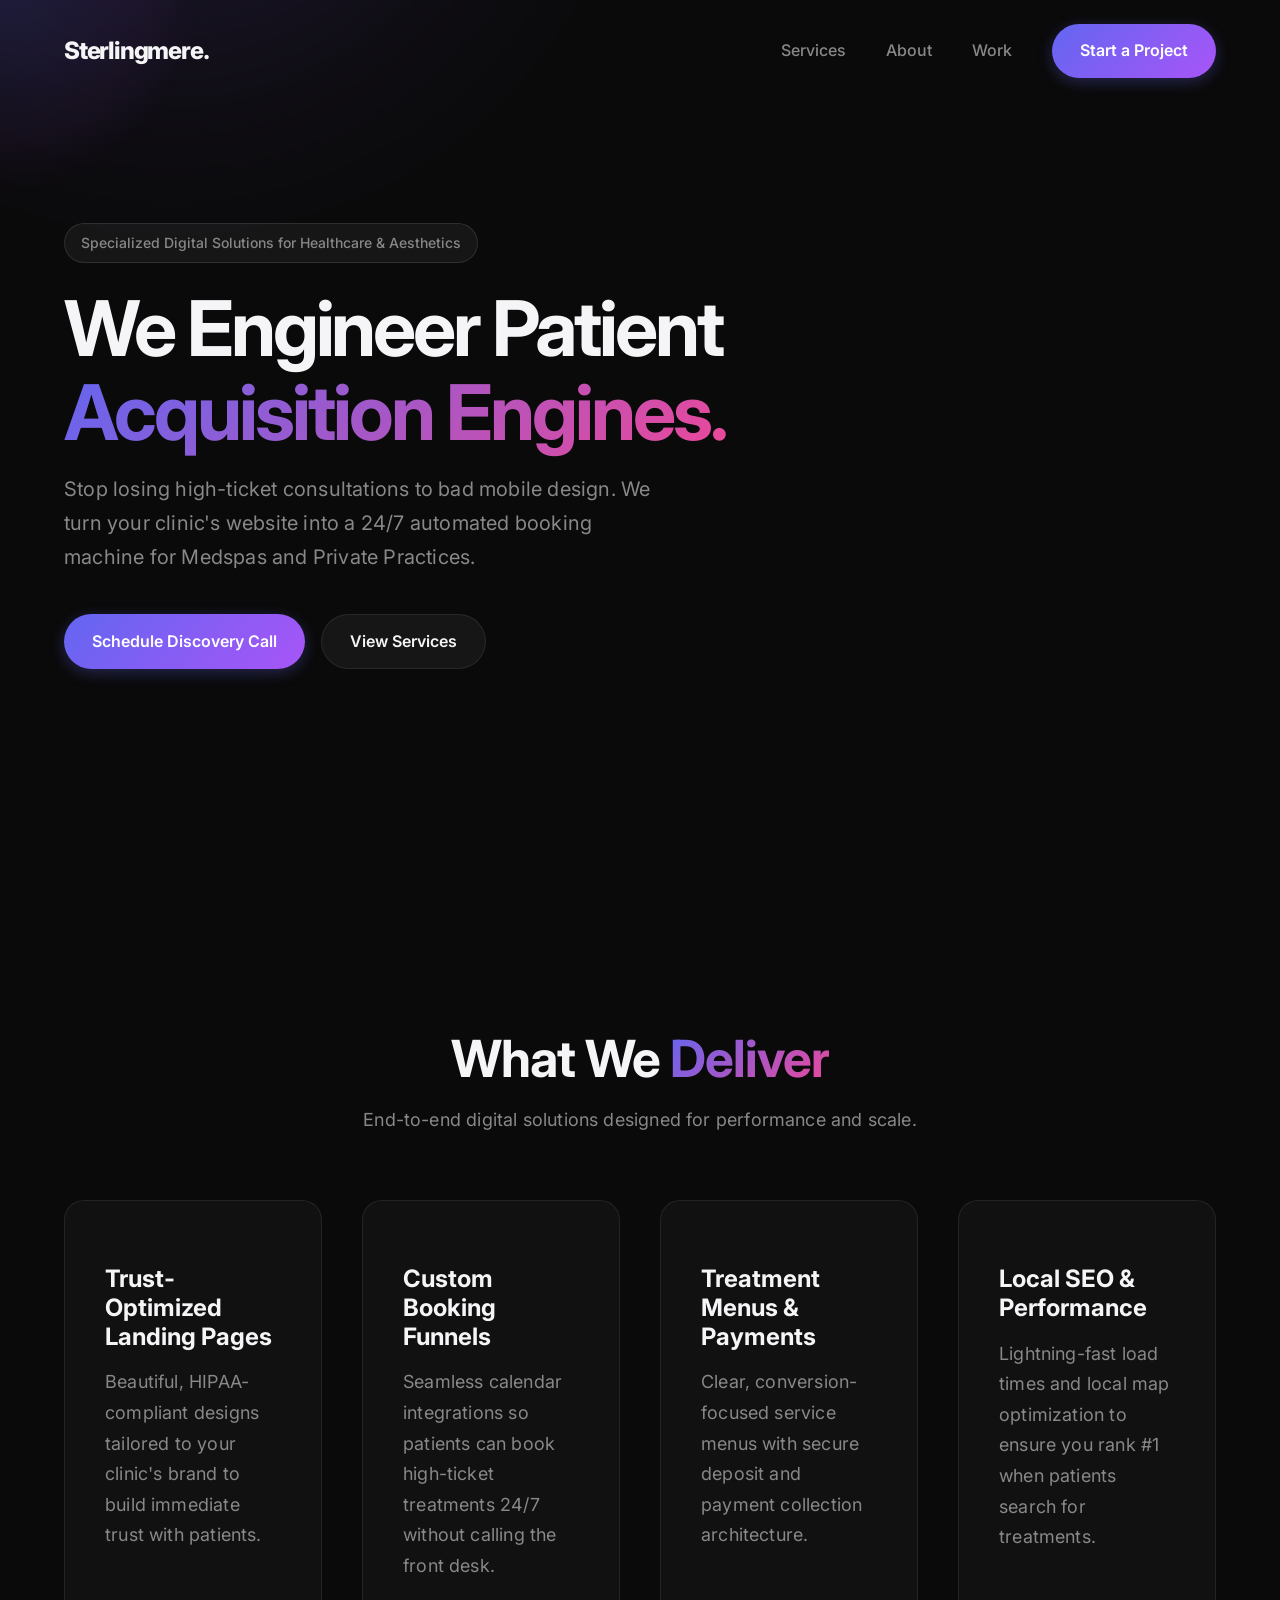
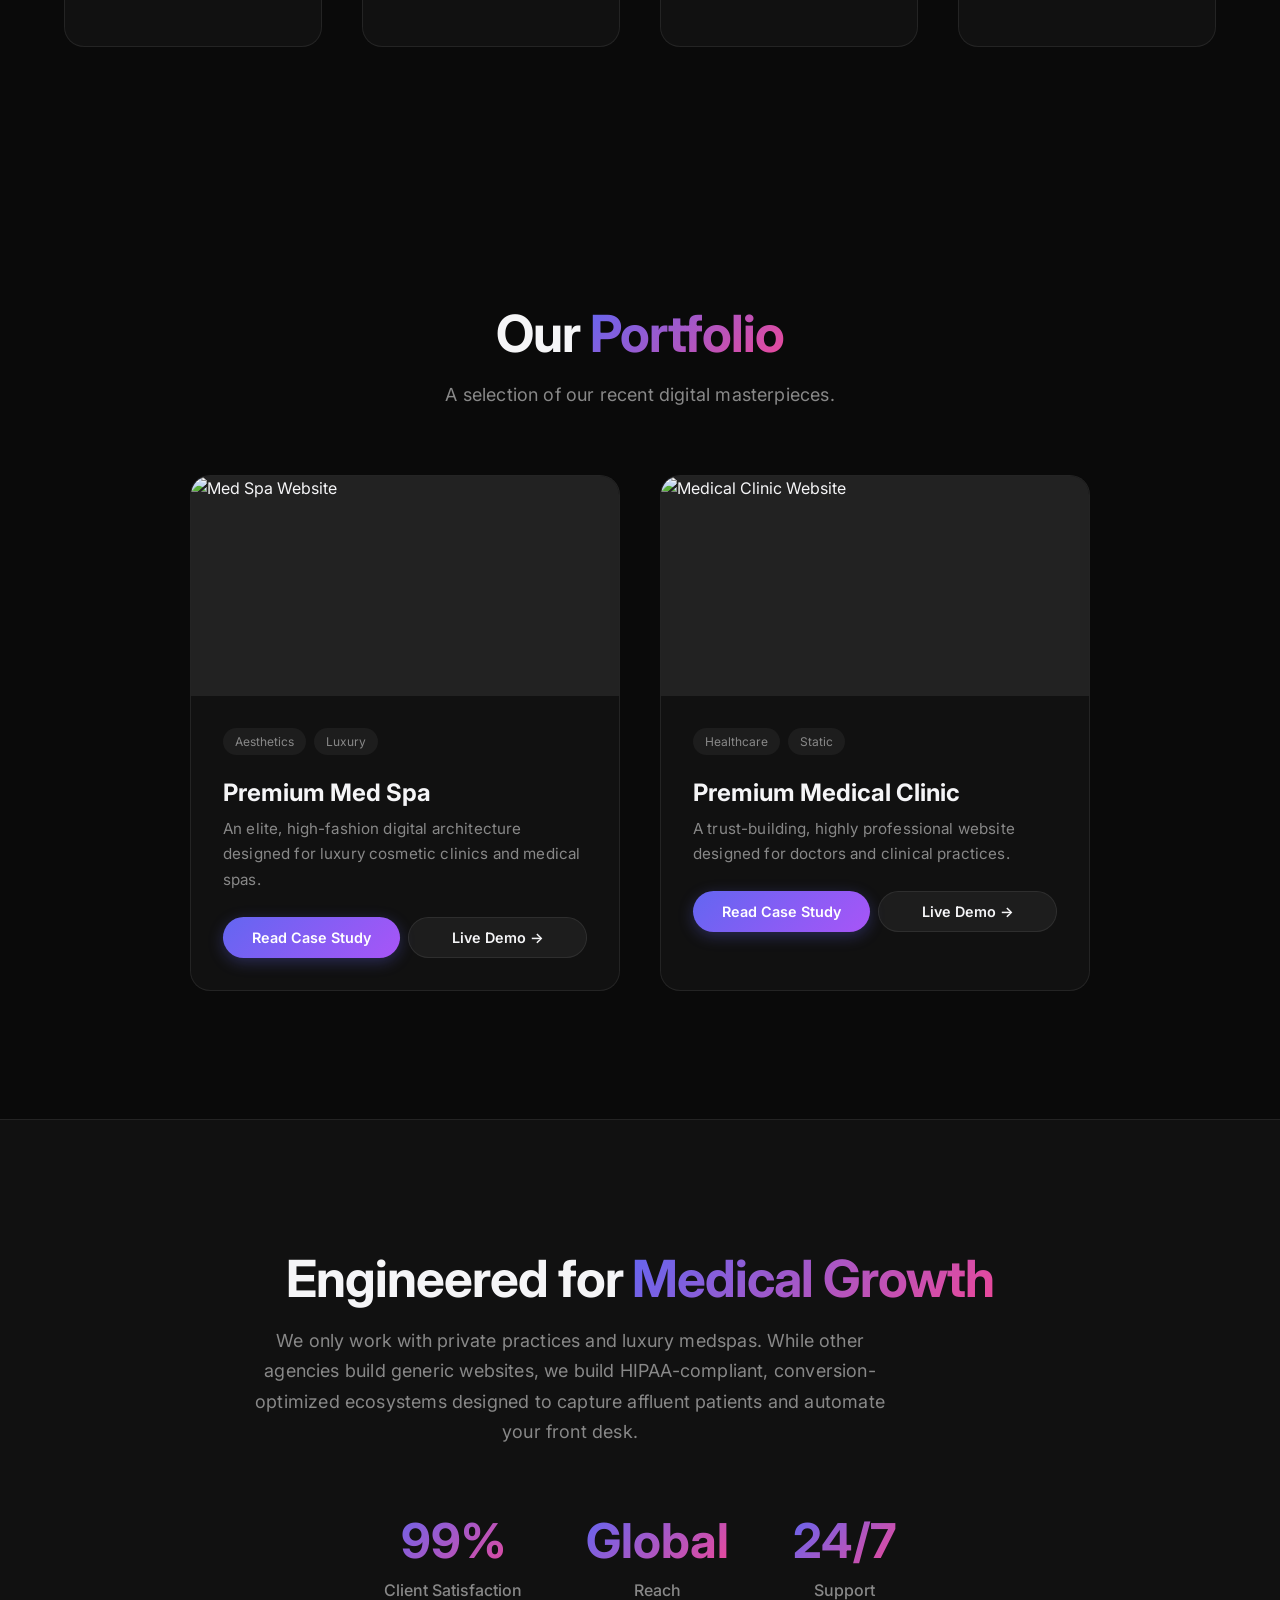
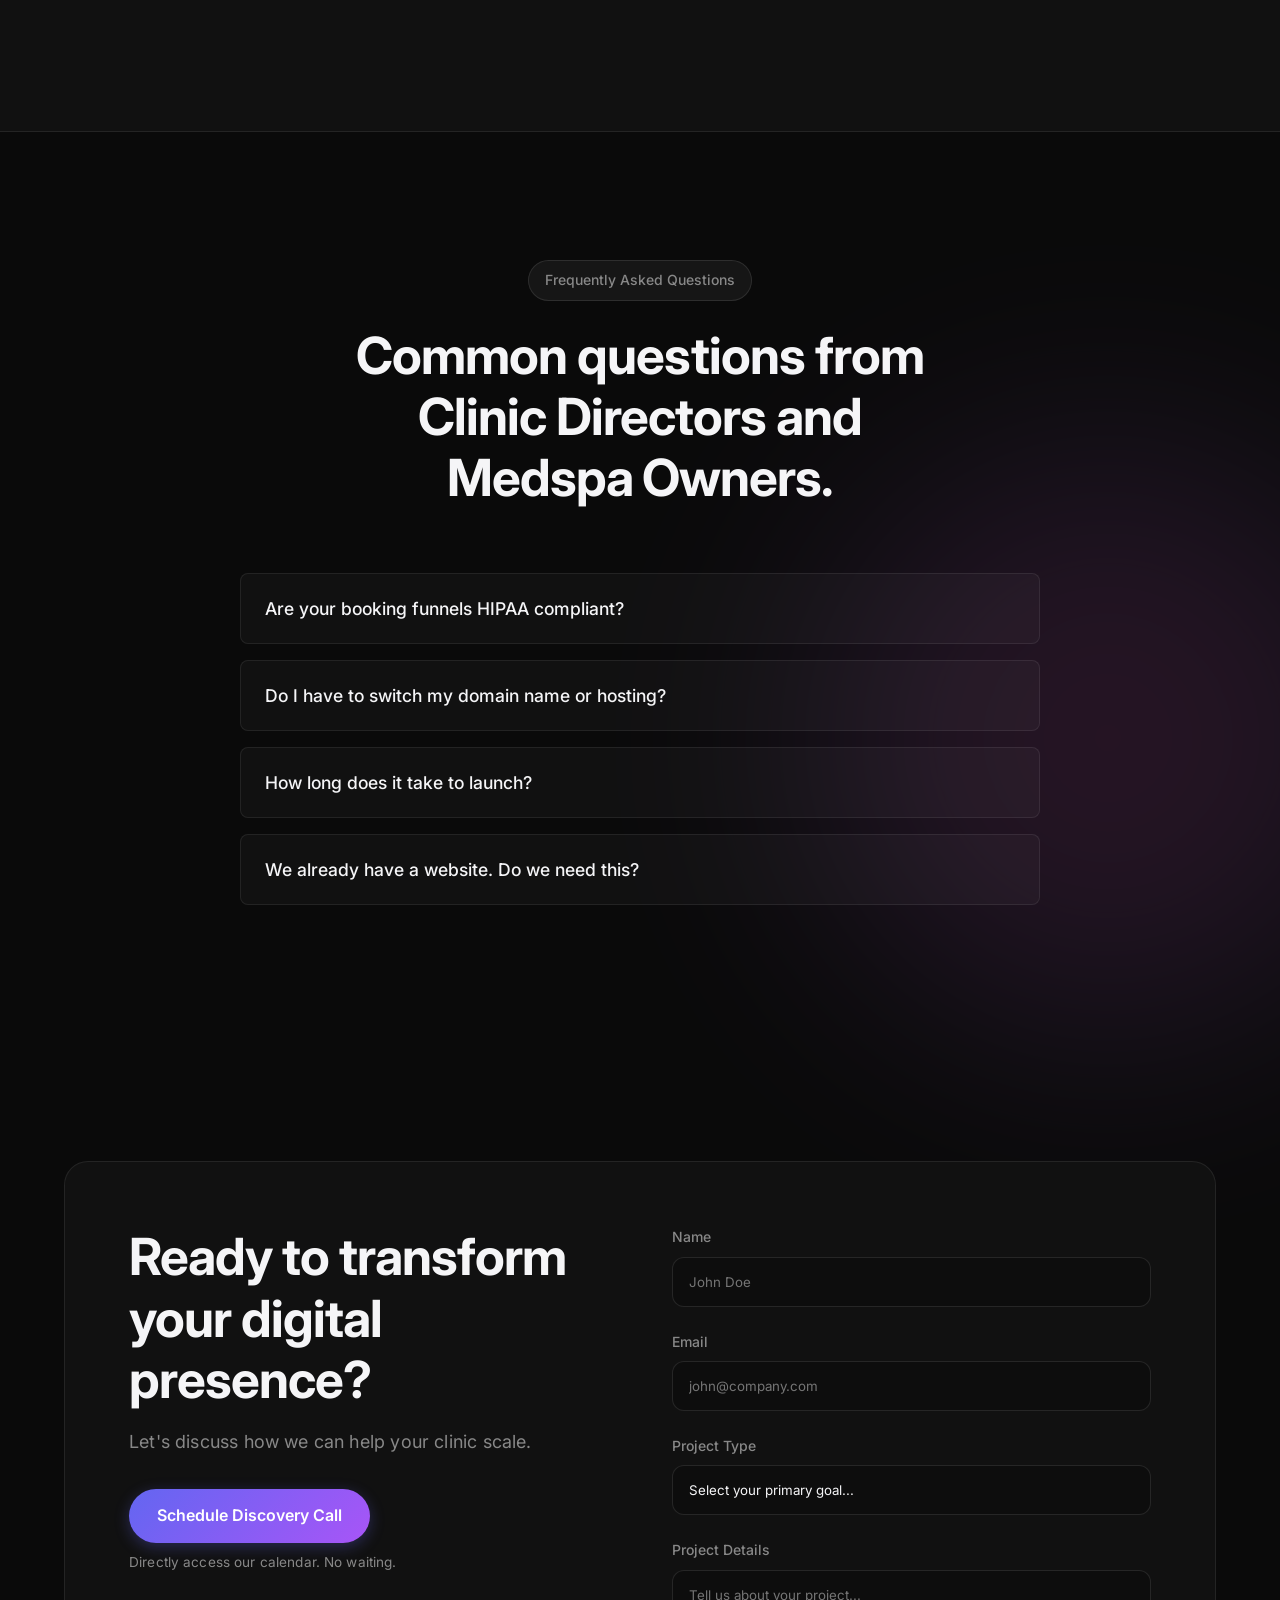
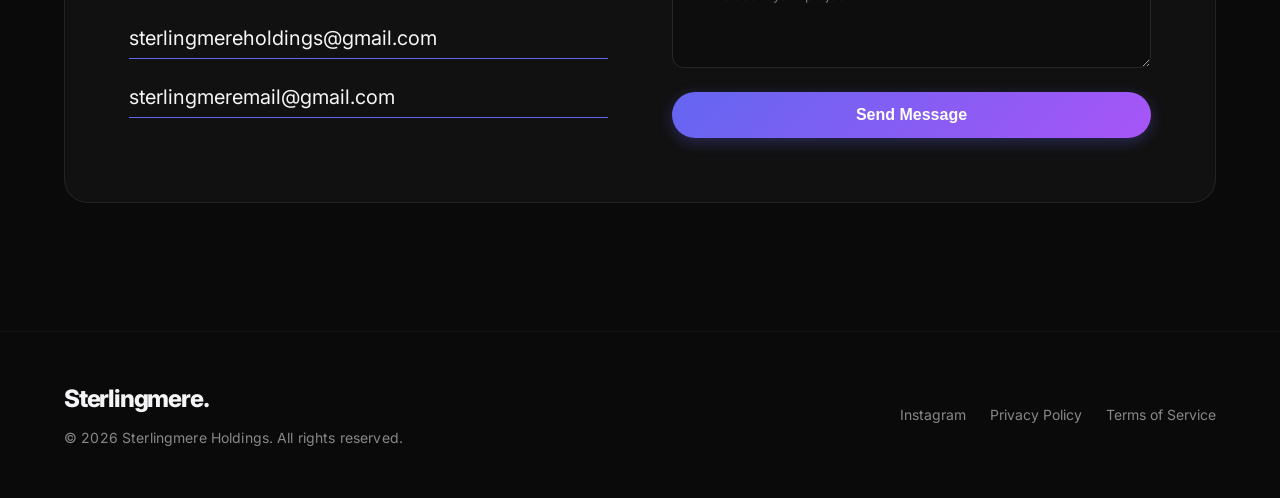
==== index.html @ 3ea2875f "asd" ====
<!DOCTYPE html>
<html lang="en">
<head>
    <meta charset="UTF-8">
    <meta name="viewport" content="width=device-width, initial-scale=1.0">
    <title>Sterlingmere Holdings | Premium Web Development</title>
    <meta name="description" content="Sterlingmere Holdings builds world-class websites for local and global businesses, from India to the world.">
    
    <!-- Google Analytics (GA4) Tracker -->
    <script async src="https://www.googletagmanager.com/gtag/js?id=G-5BWT79T34W"></script>
    <script>
      window.dataLayer = window.dataLayer || [];
      function gtag(){dataLayer.push(arguments);}
      gtag('js', new Date());
      gtag('config', 'G-5BWT79T34W');
    </script>

    <!-- Google Fonts: Inter -->
    <link rel="preconnect" href="https://fonts.googleapis.com">
    <link rel="preconnect" href="https://fonts.gstatic.com" crossorigin>
    <link href="https://fonts.googleapis.com/css2?family=Inter:wght@300;400;500;600;700;800&display=swap" rel="stylesheet">
    <link rel="stylesheet" href="style.css">
    <!-- Feather Icons -->
    <script src="https://unpkg.com/feather-icons"></script>
</head>
<body>
    <!-- Background Glow Elements -->
    <div class="bg-glow glow-1"></div>
    <div class="bg-glow glow-2"></div>

    <header class="navbar">
        <div class="container nav-container">
            <a href="index.html" class="logo">Sterlingmere.</a>
            
            <button class="mobile-menu-btn" aria-label="Toggle Menu">
                <span></span>
                <span></span>
                <span></span>
            </button>

            <nav class="nav-links">
                <a href="#services">Services</a>
                <a href="#about">About</a>
                <a href="#work">Work</a>
                <a href="#contact" class="btn btn-primary nav-cta">Start a Project</a>
            </nav>
        </div>
    </header>

    <main>
        <!-- Hero Section -->
        <section id="hero" class="hero section">
            <div class="container">
                    <span class="badge fade-up">Specialized Digital Solutions for Healthcare & Aesthetics</span>
                    <h1 class="fade-up delay-1">
                        We Engineer Patient<br />
                        <span class="text-gradient">Acquisition Engines.</span>
                    </h1>
                    <p class="fade-up delay-2">
                        Stop losing high-ticket consultations to bad mobile design. We turn your clinic's website into a 24/7 automated booking machine for Medspas and Private Practices.
                    </p>
                    <div class="hero-actions fade-up delay-3">
                        <a href="https://cal.com/sterlingmere-holdings/discovery-call" target="_blank" class="btn btn-primary">Schedule Discovery Call</a>
                        <a href="#services" class="btn btn-secondary">View Services</a>
                    </div>
                </div>
            </div>
        </section>

        <!-- Services Section -->
        <section id="services" class="services section">
            <div class="container">
                <div class="section-header fade-up">
                    <h2>What We <span class="text-gradient">Deliver</span></h2>
                    <p>End-to-end digital solutions designed for performance and scale.</p>
                </div>
                
                <div class="services-grid">
                    <div class="service-card fade-up">
                        <div class="service-icon"><i data-feather="layout"></i></div>
                        <h3>Trust-Optimized Landing Pages</h3>
                        <p>Beautiful, HIPAA-compliant designs tailored to your clinic's brand to build immediate trust with patients.</p>
                    </div>
                    <div class="service-card fade-up delay-1">
                        <div class="service-icon"><i data-feather="calendar"></i></div>
                        <h3>Custom Booking Funnels</h3>
                        <p>Seamless calendar integrations so patients can book high-ticket treatments 24/7 without calling the front desk.</p>
                    </div>
                    <div class="service-card fade-up delay-2">
                        <div class="service-icon"><i data-feather="shopping-cart"></i></div>
                        <h3>Treatment Menus & Payments</h3>
                        <p>Clear, conversion-focused service menus with secure deposit and payment collection architecture.</p>
                    </div>
                    <div class="service-card fade-up delay-3">
                        <div class="service-icon"><i data-feather="zap"></i></div>
                        <h3>Local SEO & Performance</h3>
                        <p>Lightning-fast load times and local map optimization to ensure you rank #1 when patients search for treatments.</p>
                    </div>
                </div>
            </div>
        </section>

        <!-- Work/Portfolio Section -->
        <section id="work" class="work section">
            <div class="container">
                <div class="section-header fade-up">
                    <h2>Our <span class="text-gradient">Portfolio</span></h2>
                    <p>A selection of our recent digital masterpieces.</p>
                </div>
                
                <div class="portfolio-grid">
                    <!-- Project 1: Med Spa -->
                    <div class="portfolio-card fade-up">
                        <div class="portfolio-img">
                            <img src="https://images.unsplash.com/photo-1616394584738-fc6e612e71b9?auto=format&fit=crop&q=80&w=800" alt="Med Spa Website">
                        </div>
                        <div class="portfolio-info">
                            <div class="portfolio-tags">
                                <span>Aesthetics</span>
                                <span>Luxury</span>
                            </div>
                            <h3>Premium Med Spa</h3>
                            <p>An elite, high-fashion digital architecture designed for luxury cosmetic clinics and medical spas.</p>
                            <div style="display: flex; gap: 0.5rem; margin-top: 1rem;">
                                <a href="case-study-medspa.html" class="btn btn-primary" style="flex: 1; padding: 0.5rem; text-align: center; font-size: 0.9rem;">Read Case Study</a>
                                <a href="https://medspa-demosite.vercel.app/" class="btn btn-secondary" style="flex: 1; padding: 0.5rem; text-align: center; font-size: 0.9rem;" target="_blank">Live Demo &rarr;</a>
                            </div>
                        </div>
                    </div>

                    <!-- Project 2: Medical -->
                    <div class="portfolio-card fade-up delay-1">
                        <div class="portfolio-img">
                            <img src="https://images.unsplash.com/photo-1579684385127-1ef15d508118?auto=format&fit=crop&q=80&w=800" alt="Medical Clinic Website">
                        </div>
                        <div class="portfolio-info">
                            <div class="portfolio-tags">
                                <span>Healthcare</span>
                                <span>Static</span>
                            </div>
                            <h3>Premium Medical Clinic</h3>
                            <p>A trust-building, highly professional website designed for doctors and clinical practices.</p>
                            <div style="display: flex; gap: 0.5rem; margin-top: 1rem;">
                                <a href="case-study-medical.html" class="btn btn-primary" style="flex: 1; padding: 0.5rem; text-align: center; font-size: 0.9rem;">Read Case Study</a>
                                <a href="https://doctor-demosite.vercel.app/" class="btn btn-secondary" style="flex: 1; padding: 0.5rem; text-align: center; font-size: 0.9rem;" target="_blank">Live Demo &rarr;</a>
                            </div>
                        </div>
                    </div>
                        </div>
                    </div>

                    <!-- Projects 3-8 Removed for Medspa/Doctor Niching -->
                </div>
            </div>
        </section>

        <!-- About Section -->
        <section id="about" class="about section">
            <div class="container">
                <div class="about-content fade-up">
                    <h2>Engineered for <span class="text-gradient">Medical Growth</span></h2>
                    <p>We only work with private practices and luxury medspas. While other agencies build generic websites, we build HIPAA-compliant, conversion-optimized ecosystems designed to capture affluent patients and automate your front desk.</p>
                    
                    <div class="stats-row">
                        <div class="stat-item">
                            <h4 class="text-gradient">99%</h4>
                            <span>Client Satisfaction</span>
                        </div>
                        <div class="stat-item">
                            <h4 class="text-gradient">Global</h4>
                            <span>Reach</span>
                        </div>
                        <div class="stat-item">
                            <h4 class="text-gradient">24/7</h4>
                            <span>Support</span>
                        </div>
                    </div>
                </div>
            </div>
        </section>

        <!-- Contact Section -->
        <!-- FAQ Section -->
        <section id="faq" class="faq section">
            <div class="container">
                <div class="section-header fade-up">
                    <span class="badge">Frequently Asked Questions</span>
                    <h2>Common questions from Clinic Directors and Medspa Owners.</h2>
                </div>
                <div class="faq-list fade-up delay-1">
                    <div class="faq-item">
                        <div class="faq-question">
                            <h4>Are your booking funnels HIPAA compliant?</h4>
                            <i data-feather="plus" class="faq-icon"></i>
                        </div>
                        <div class="faq-answer">
                            <p>Yes. We ensure that any patient data capture, contact forms, and booking integrations adhere to strict data privacy and HIPAA standards to protect your clinic and your patients.</p>
                        </div>
                    </div>
                    <div class="faq-item">
                        <div class="faq-question">
                            <h4>Do I have to switch my domain name or hosting?</h4>
                            <i data-feather="plus" class="faq-icon"></i>
                        </div>
                        <div class="faq-answer">
                            <p>Not necessarily. We can build the funnel on a subdomain (e.g., booking.yourclinic.com) or seamlessly migrate your existing domain to our lightning-fast infrastructure with zero downtime.</p>
                        </div>
                    </div>
                    <div class="faq-item">
                        <div class="faq-question">
                            <h4>How long does it take to launch?</h4>
                            <i data-feather="plus" class="faq-icon"></i>
                        </div>
                        <div class="faq-answer">
                            <p>Because we specialize exclusively in healthcare and aesthetics, we don't waste time on generic design. Once we have your brand assets and treatment list, a custom booking funnel is typically deployed and ready for testing within 14 to 21 days.</p>
                        </div>
                    </div>
                    <div class="faq-item">
                        <div class="faq-question">
                            <h4>We already have a website. Do we need this?</h4>
                            <i data-feather="plus" class="faq-icon"></i>
                        </div>
                        <div class="faq-answer">
                            <p>A website is a digital brochure; a funnel is a sales engine. If your current website requires patients to call the front desk or navigate 4 different pages to book a high-ticket treatment, you are losing money to competitors with frictionless systems. We fix the leak.</p>
                        </div>
                    </div>
                </div>
            </div>
        </section>
        <section id="contact" class="contact section">
            <div class="container">
                <div class="contact-card fade-up">
                    <div class="contact-info">
                        <h2>Ready to transform your digital presence?</h2>
                        <p>Let's discuss how we can help your clinic scale.</p>

                        <div class="primary-booking-action">
                            <a href="https://cal.com/sterlingmere-holdings/discovery-call" target="_blank" class="btn btn-primary">Schedule Discovery Call</a>
                            <p class="booking-subtext">Directly access our calendar. No waiting.</p>
                        </div>

                        <div class="contact-emails">
                            <a href="mailto:sterlingmereholdings@gmail.com" class="contact-link">sterlingmereholdings@gmail.com</a>
                            <a href="mailto:sterlingmeremail@gmail.com" class="contact-link">sterlingmeremail@gmail.com</a>
                        </div>
                    </div>
                    <form id="contact-form" class="contact-form">
                        <div class="form-group">
                            <label for="name">Name</label>
                            <input type="text" id="name" required placeholder="John Doe">
                        </div>
                        <div class="form-group">
                            <label for="email">Email</label>
                            <input type="email" id="email" required placeholder="john@company.com">
                        </div>
                        <div class="form-group">
                            <label for="project-type">Project Type</label>
                            <select id="project-type" required>
                                <option value="" disabled selected>Select your primary goal...</option>
                                <option value="Scale My Patient Volume">Scale My Patient Volume</option>
                                <option value="Automate My Booking System">Automate My Booking System</option>
                                <option value="High-Ticket Treatment Funnel">High-Ticket Treatment Funnel</option>
                                <option value="Other Medical Service">Other</option>
                            </select>
                        </div>
                        <div class="form-group">
                            <label for="message">Project Details</label>
                            <textarea id="message" rows="4" required placeholder="Tell us about your project..."></textarea>
                        </div>
                        <button type="submit" class="btn btn-primary w-100">Send Message</button>
                    </form>
                </div>
            </div>
        </section>
    </main>

    <footer>
        <div class="container footer-container">
            <div class="footer-brand">
                <a href="index.html" class="logo">Sterlingmere.</a>
                <p>&copy; 2026 Sterlingmere Holdings. All rights reserved.</p>
            </div>
            <div class="footer-links">
                <a href="https://www.instagram.com/sterlingmere_holdings/?hl=en" target="_blank" rel="noopener noreferrer">Instagram</a>
                <a href="#">Privacy Policy</a>
                <a href="#">Terms of Service</a>
            </div>
        </div>
    </footer>

    <script type="text/javascript" src="https://cdn.jsdelivr.net/npm/@emailjs/browser@3/dist/email.min.js"></script>
    <script src="https://cdnjs.cloudflare.com/ajax/libs/vanilla-tilt/1.8.0/vanilla-tilt.min.js"></script>
    <script>
      feather.replace();
    </script>
    <script src="security.js"></script>
    <script src="script.js"></script>
</body>
</html>
---- style.css ----
/* style.css - Premium Dark Theme (NotionLabs Standard) */

:root {
    --bg-main: #0a0a0a;
    --bg-secondary: #111111;
    --text-primary: #f5f5f7;
    --text-secondary: #888888;
    --glass-border: rgba(255, 255, 255, 0.08);
    
    --accent-1: #6366f1; /* Indigo */
    --accent-2: #a855f7; /* Purple */
    --accent-3: #ec4899; /* Pink */
    
    --font-main: 'Inter', sans-serif;
    
    --transition: all 0.4s cubic-bezier(0.16, 1, 0.3, 1);
}

* {
    margin: 0;
    padding: 0;
    box-sizing: border-box;
}

html {
    scroll-behavior: smooth;
}

body {
    font-family: var(--font-main);
    background-color: var(--bg-main);
    color: var(--text-primary);
    line-height: 1.6;
    overflow-x: hidden;
    position: relative;
}

/* Background Glow Effects */
.bg-glow {
    position: absolute;
    width: 600px;
    height: 600px;
    border-radius: 50%;
    filter: blur(120px);
    z-index: -1;
    opacity: 0.15;
    animation: float 10s infinite ease-in-out alternate;
}

.glow-1 {
    top: -10%;
    left: -10%;
    background: radial-gradient(circle, var(--accent-1), var(--accent-2));
}

.glow-2 {
    bottom: 20%;
    right: -10%;
    background: radial-gradient(circle, var(--accent-3), var(--accent-1));
}

@keyframes float {
    0% { transform: translateY(0) scale(1); }
    100% { transform: translateY(50px) scale(1.1); }
}

/* Mouse Follower Glow */
.cursor-glow {
    position: fixed;
    width: 400px;
    height: 400px;
    background: radial-gradient(circle, rgba(99, 102, 241, 0.15) 0%, rgba(168, 85, 247, 0.05) 50%, rgba(0, 0, 0, 0) 70%);
    border-radius: 50%;
    pointer-events: none;
    transform: translate(-50%, -50%);
    z-index: -1;
    transition: width 0.3s, height 0.3s;
}

/* Layout */
.container {
    width: 90%;
    max-width: 1200px;
    margin: 0 auto;
}

.section {
    padding: 8rem 0;
}

/* Typography & Utilities */
h1, h2, h3, h4 {
    font-weight: 700;
    line-height: 1.2;
    margin-bottom: 1rem;
}

h1 { font-size: clamp(3rem, 6vw, 5.5rem); letter-spacing: -0.04em; line-height: 1.1; }
h2 { font-size: clamp(2.5rem, 4vw, 3.5rem); letter-spacing: -0.02em; }
h3 { font-size: 1.5rem; }

p {
    color: var(--text-secondary);
    font-size: 1.125rem;
    line-height: 1.7;
    letter-spacing: 0.01em;
    max-width: 60ch;
    margin-bottom: 1.5rem;
}

.text-gradient {
    background: linear-gradient(135deg, var(--accent-1), var(--accent-3));
    -webkit-background-clip: text;
    -webkit-text-fill-color: transparent;
    background-clip: text;
}

.badge {
    display: inline-block;
    padding: 0.5rem 1rem;
    background: rgba(255, 255, 255, 0.05);
    border: 1px solid rgba(255, 255, 255, 0.1);
    border-radius: 100px;
    font-size: 0.875rem;
    font-weight: 500;
    margin-bottom: 1.5rem;
    color: var(--text-secondary);
}

.w-100 { width: 100%; }

/* Buttons */
.btn {
    display: inline-flex;
    align-items: center;
    justify-content: center;
    padding: 0.875rem 1.75rem;
    border-radius: 100px;
    font-weight: 600;
    text-decoration: none;
    transition: var(--transition);
    cursor: pointer;
    border: none;
    font-size: 1rem;
}

.btn-primary {
    background: linear-gradient(135deg, var(--accent-1), var(--accent-2));
    color: white;
    box-shadow: 0 4px 15px rgba(99, 102, 241, 0.3);
}

.btn-primary:hover {
    transform: translateY(-3px);
    box-shadow: 0 10px 20px rgba(0, 0, 0, 0.4);
}

.btn-secondary {
    background: rgba(255, 255, 255, 0.05);
    color: var(--text-primary);
    border: 1px solid var(--glass-border);
}

.btn-secondary:hover {
    transform: translateY(-3px);
    background: rgba(255, 255, 255, 0.1);
    box-shadow: 0 10px 20px rgba(0, 0, 0, 0.4);
}

/* Navbar */
.navbar {
    position: fixed;
    top: 0;
    left: 0;
    width: 100%;
    padding: 1.5rem 0;
    z-index: 100;
    transition: var(--transition);
    border-bottom: 1px solid transparent;
}

.navbar.scrolled {
    background: rgba(10, 10, 10, 0.85);
    backdrop-filter: blur(12px);
    -webkit-backdrop-filter: blur(12px);
    border-bottom: 1px solid var(--glass-border);
    padding: 1rem 0;
}

.nav-container {
    display: flex;
    justify-content: space-between;
    align-items: center;
}

.logo {
    font-size: 1.5rem;
    font-weight: 800;
    color: var(--text-primary);
    text-decoration: none;
    letter-spacing: -0.05em;
}

.nav-links {
    display: flex;
    gap: 2.5rem;
    align-items: center;
}

.nav-links a:not(.btn) {
    color: var(--text-secondary);
    text-decoration: none;
    font-weight: 500;
    transition: var(--transition);
}

.nav-links a:not(.btn):hover {
    color: var(--text-primary);
}

.mobile-menu-btn {
    display: none;
    background: none;
    border: none;
    cursor: pointer;
    flex-direction: column;
    gap: 5px;
}

.mobile-menu-btn span {
    width: 25px;
    height: 2px;
    background: var(--text-primary);
    transition: var(--transition);
}

/* Hero Section */
.hero {
    min-height: 100vh;
    display: flex;
    align-items: center;
    padding-top: 120px;
}

.hero-content {
    max-width: 800px;
}

.hero p {
    font-size: 1.25rem;
    max-width: 600px;
    margin-bottom: 2.5rem;
}

.hero-actions {
    display: flex;
    gap: 1rem;
}

/* Services Section */
.section-header {
    text-align: center;
    max-width: 600px;
    margin: 0 auto 4rem;
}

.services-grid {
    display: grid;
    grid-template-columns: repeat(auto-fit, minmax(250px, 1fr));
    gap: 2.5rem;
}

.service-card {
    background: var(--bg-secondary);
    padding: 2.5rem;
    border-radius: 20px;
    border: 1px solid var(--glass-border);
    transition: var(--transition);
}

.service-card:hover {
    transform: translateY(-5px);
    border-color: rgba(255, 255, 255, 0.15);
    box-shadow: 0 15px 30px rgba(0, 0, 0, 0.4);
}

.service-icon {
    font-size: 2.5rem;
    margin-bottom: 1.5rem;
    background: linear-gradient(135deg, var(--accent-1), var(--accent-3));
    -webkit-background-clip: text;
    -webkit-text-fill-color: transparent;
}

/* Portfolio Section */
.portfolio-grid {
    display: grid;
    grid-template-columns: repeat(auto-fit, minmax(320px, 1fr));
    gap: 2.5rem;
    justify-content: center;
    max-width: 900px;
    margin: 0 auto;
}

.portfolio-card {
    background: var(--bg-secondary);
    border-radius: 20px;
    border: 1px solid var(--glass-border);
    overflow: hidden;
    transition: var(--transition);
}

.portfolio-card:hover {
    transform: translateY(-5px);
    border-color: rgba(255, 255, 255, 0.15);
    box-shadow: 0 15px 30px rgba(0, 0, 0, 0.5);
}

.portfolio-img {
    width: 100%;
    height: 220px;
    background: #222;
    overflow: hidden;
    position: relative;
}

.portfolio-img img {
    width: 100%;
    height: 100%;
    object-fit: cover;
    transition: transform 0.6s ease;
}

.portfolio-card:hover .portfolio-img img {
    transform: scale(1.05);
}

.portfolio-info {
    padding: 2rem;
}

.portfolio-info h3 {
    margin-bottom: 0.5rem;
}

.portfolio-info p {
    font-size: 0.95rem;
    margin-bottom: 1.5rem;
}

.portfolio-tags {
    display: flex;
    gap: 0.5rem;
    margin-bottom: 1.5rem;
}

.portfolio-tags span {
    font-size: 0.75rem;
    padding: 0.25rem 0.75rem;
    background: rgba(255, 255, 255, 0.05);
    border-radius: 100px;
    color: var(--text-secondary);
}

/* About Section */
.about {
    background: var(--bg-secondary);
    border-top: 1px solid var(--glass-border);
    border-bottom: 1px solid var(--glass-border);
}

.about-content {
    max-width: 800px;
    margin: 0 auto;
    text-align: center;
}

.stats-row {
    display: flex;
    justify-content: center;
    gap: 4rem;
    margin-top: 4rem;
}

.stat-item h4 {
    font-size: 3rem;
    margin-bottom: 0.5rem;
}

.stat-item span {
    color: var(--text-secondary);
    font-weight: 500;
}

/* Contact Section */
.contact-card {
    display: grid;
    grid-template-columns: 1fr 1fr;
    gap: 4rem;
    background: var(--bg-secondary);
    padding: 4rem;
    border-radius: 24px;
    border: 1px solid var(--glass-border);
}

.contact-link {
    display: inline-block;
    font-size: clamp(0.55rem, 3.5vw, 1.25rem);
    color: var(--text-primary);
    text-decoration: none;
    margin-top: 1rem;
    border-bottom: 1px solid var(--accent-1);
    padding-bottom: 0.25rem;
    transition: var(--transition);
}

.contact-link:hover {
    color: var(--accent-2);
    border-bottom-color: var(--accent-2);
}

.contact-form {
    display: flex;
    flex-direction: column;
    gap: 1.5rem;
}

.form-group {
    display: flex;
    flex-direction: column;
    gap: 0.5rem;
}

.form-group label {
    font-size: 0.875rem;
    font-weight: 500;
    color: var(--text-secondary);
}

.form-group input,
.form-group select,
.form-group textarea {
    background: rgba(0, 0, 0, 0.2);
    border: 1px solid rgba(255, 255, 255, 0.1);
    border-radius: 12px;
    padding: 1rem;
    color: var(--text-primary);
    font-family: var(--font-main);
    transition: var(--transition);
    appearance: none;
    -webkit-appearance: none;
}

.form-group select option {
    background: var(--bg-secondary);
    color: var(--text-primary);
}

.form-group input:focus,
.form-group select:focus,
.form-group textarea:focus {
    outline: none;
    border-color: var(--accent-1);
    background: rgba(0, 0, 0, 0.4);
}

/* Footer */
footer {
    padding: 3rem 0;
    border-top: 1px solid rgba(255, 255, 255, 0.05);
}

.footer-container {
    display: flex;
    justify-content: space-between;
    align-items: center;
}

.footer-brand p {
    font-size: 0.875rem;
    margin-bottom: 0;
    margin-top: 0.5rem;
}

.footer-links {
    display: flex;
    gap: 1.5rem;
}

.footer-links a {
    color: var(--text-secondary);
    text-decoration: none;
    font-size: 0.875rem;
    transition: var(--transition);
}

.footer-links a:hover {
    color: var(--text-primary);
}

/* Animations */
.fade-up {
    opacity: 0;
    transform: translateY(30px);
    transition: opacity 0.8s ease, transform 0.8s ease;
}

.fade-up.visible {
    opacity: 1;
    transform: translateY(0);
}

.delay-1 { transition-delay: 0.1s; }
.delay-2 { transition-delay: 0.2s; }
.delay-3 { transition-delay: 0.3s; }

/* Responsive */
@media (max-width: 992px) {
    .contact-card {
        grid-template-columns: 1fr;
        padding: 3rem;
        gap: 2rem;
    }
    .contact-link {
        word-break: break-all;
    }
}

@media (max-width: 768px) {
    .nav-links {
        display: none;
    }

    .mobile-menu-btn {
        display: flex;
    }

    .section {
        padding: 5rem 0;
    }

    .hero {
        padding-top: 100px;
        text-align: center;
    }

    .hero-content {
        margin: 0 auto;
    }

    .hero-actions {
        justify-content: center;
    }

    .stats-row {
        flex-direction: column;
        gap: 2rem;
    }

    .footer-container {
        flex-direction: column;
        gap: 1.5rem;
        text-align: center;
    }
}

/* Small Mobile Devices */
@media (max-width: 480px) {
    h1 {
        font-size: clamp(2rem, 10vw, 3rem);
    }

    h2 {
        font-size: clamp(1.75rem, 8vw, 2.5rem);
    }

    .hero-actions {
        flex-direction: column;
        width: 100%;
    }

    .hero-actions .btn {
        width: 100%;
    }

    .portfolio-grid,
    .services-grid {
        grid-template-columns: 1fr;
    }

    .contact-card {
        padding: 1.5rem;
        gap: 1.5rem;
    }

    .section {
        padding: 5rem 0;
    }

    .stat-item h4 {
        font-size: 2.25rem;
    }
}

/* Disable Custom Cursor on Touch Devices */
@media (hover: none) and (pointer: coarse) {
    .cursor-glow {
        display: none !important;
    }
}

/* View More Logic */
.portfolio-card.hidden {
    display: none;
}
.view-more-container {
    text-align: center;
    margin-top: 4rem;
    width: 100%;
}

/* FAQ Section */
.faq-list {
    max-width: 800px;
    margin: 0 auto;
    display: flex;
    flex-direction: column;
    gap: 1rem;
}
.faq-item {
    background: rgba(255, 255, 255, 0.03);
    border: 1px solid var(--glass-border);
    border-radius: 8px;
    overflow: hidden;
}
.faq-question {
    padding: 1.5rem;
    display: flex;
    justify-content: space-between;
    align-items: center;
    cursor: pointer;
    background: transparent;
    transition: background 0.3s ease;
}
.faq-question:hover {
    background: rgba(255, 255, 255, 0.05);
}
.faq-question h4 {
    margin: 0;
    font-size: 1.1rem;
    font-weight: 500;
    color: var(--text-primary);
}
.faq-icon {
    width: 20px;
    color: var(--accent-color, #fff);
    transition: transform 0.3s ease;
}
.faq-answer {
    max-height: 0;
    overflow: hidden;
    transition: max-height 0.4s ease;
}
.faq-answer p {
    padding: 0 1.5rem 1.5rem 1.5rem;
    margin: 0;
    color: var(--text-secondary);
    line-height: 1.6;
}
.faq-item.active .faq-answer {
    max-height: 300px;
}
.faq-item.active .faq-icon {
    transform: rotate(45deg);
}

/* Contact Section: Booking CTA & Emails */
.primary-booking-action {
    margin: 2rem 0;
}

.booking-subtext {
    font-size: 0.85rem;
    color: var(--text-secondary);
    margin-top: 0.5rem;
}

.contact-emails {
    display: flex;
    flex-direction: column;
    gap: 0.4rem;
}
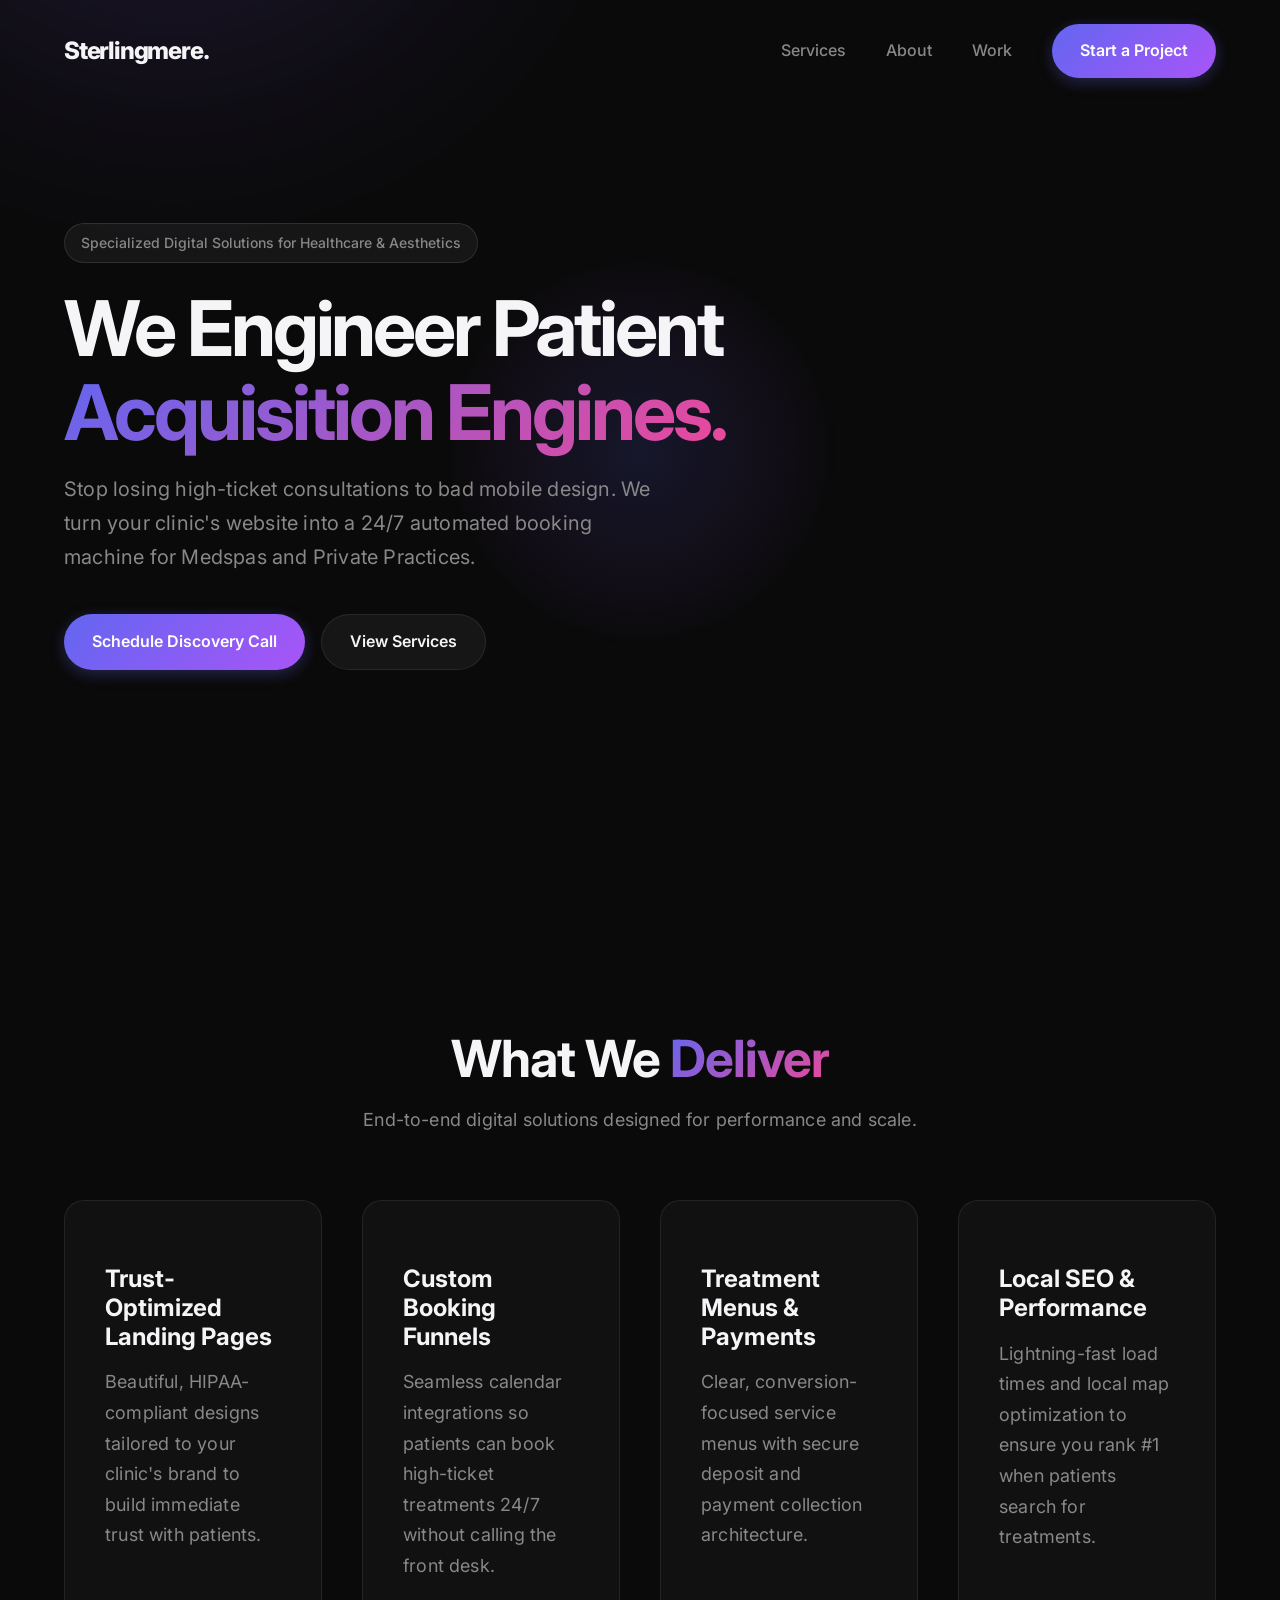
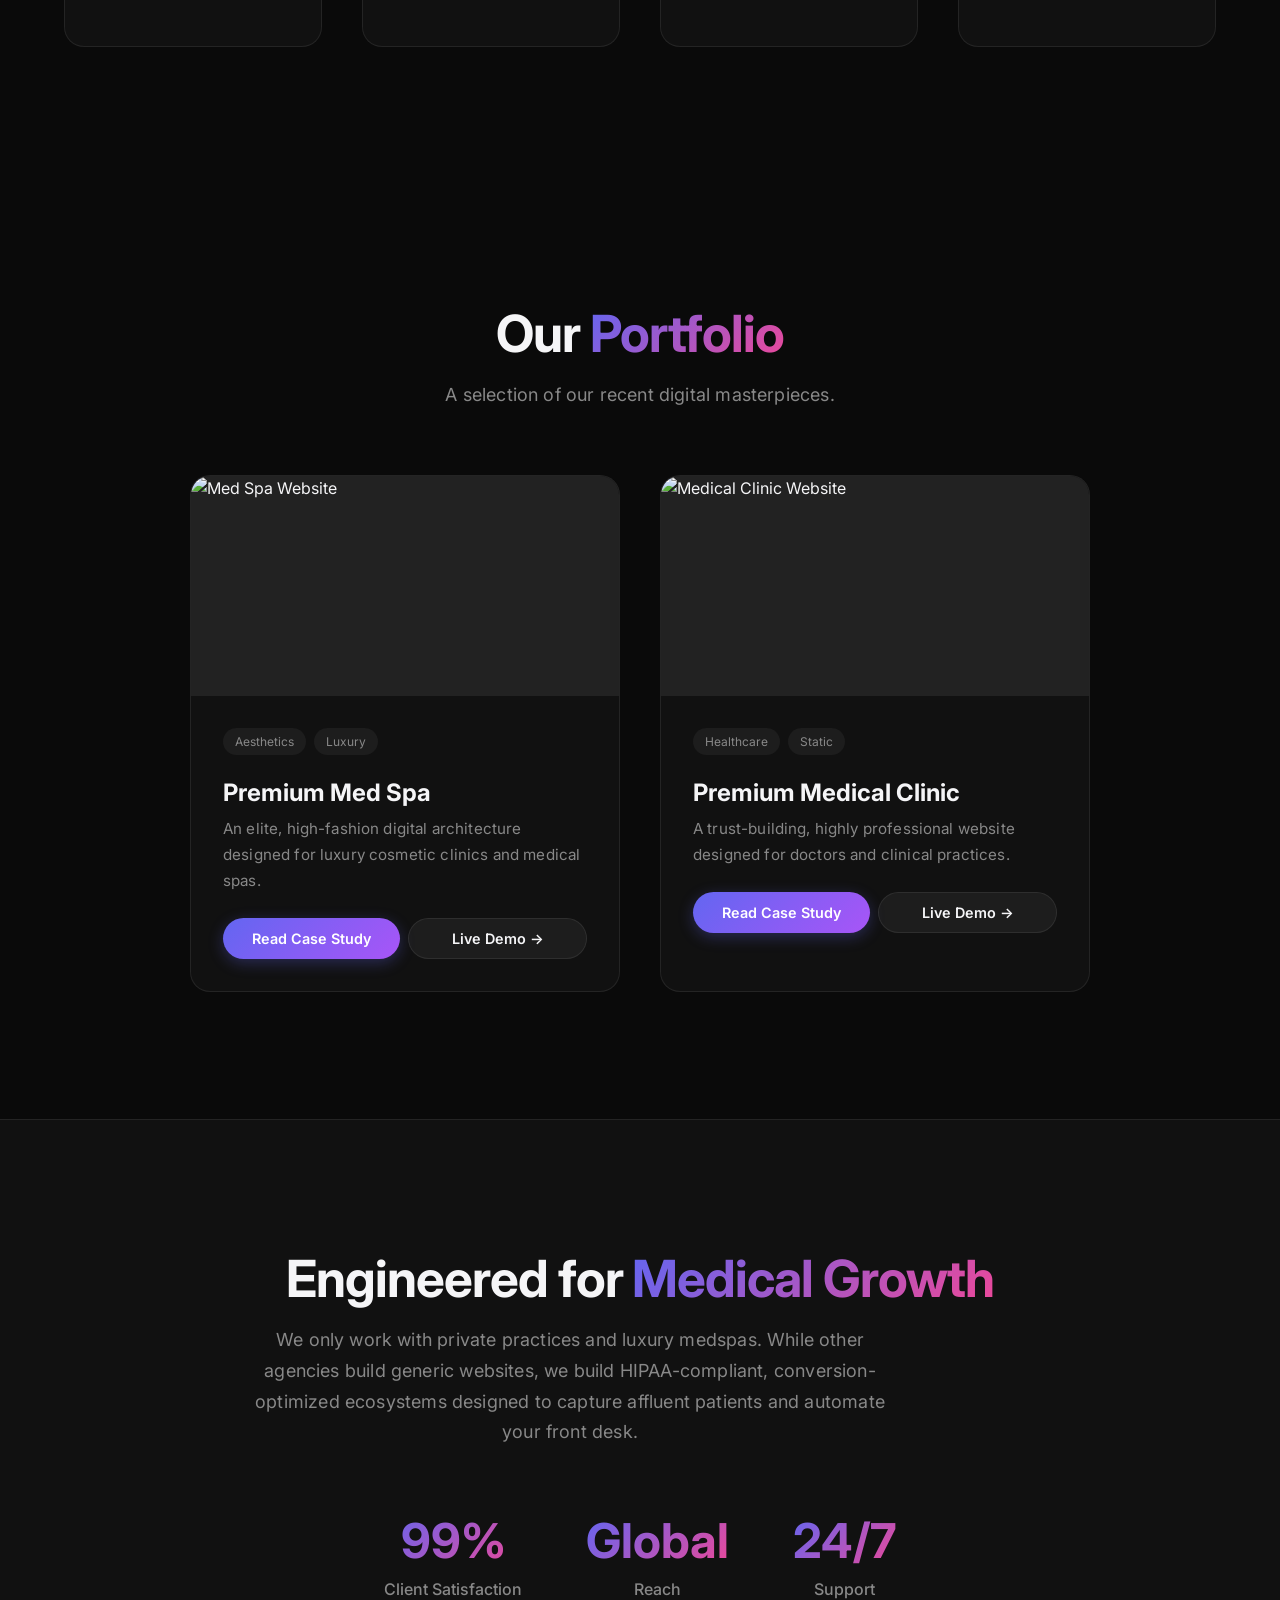
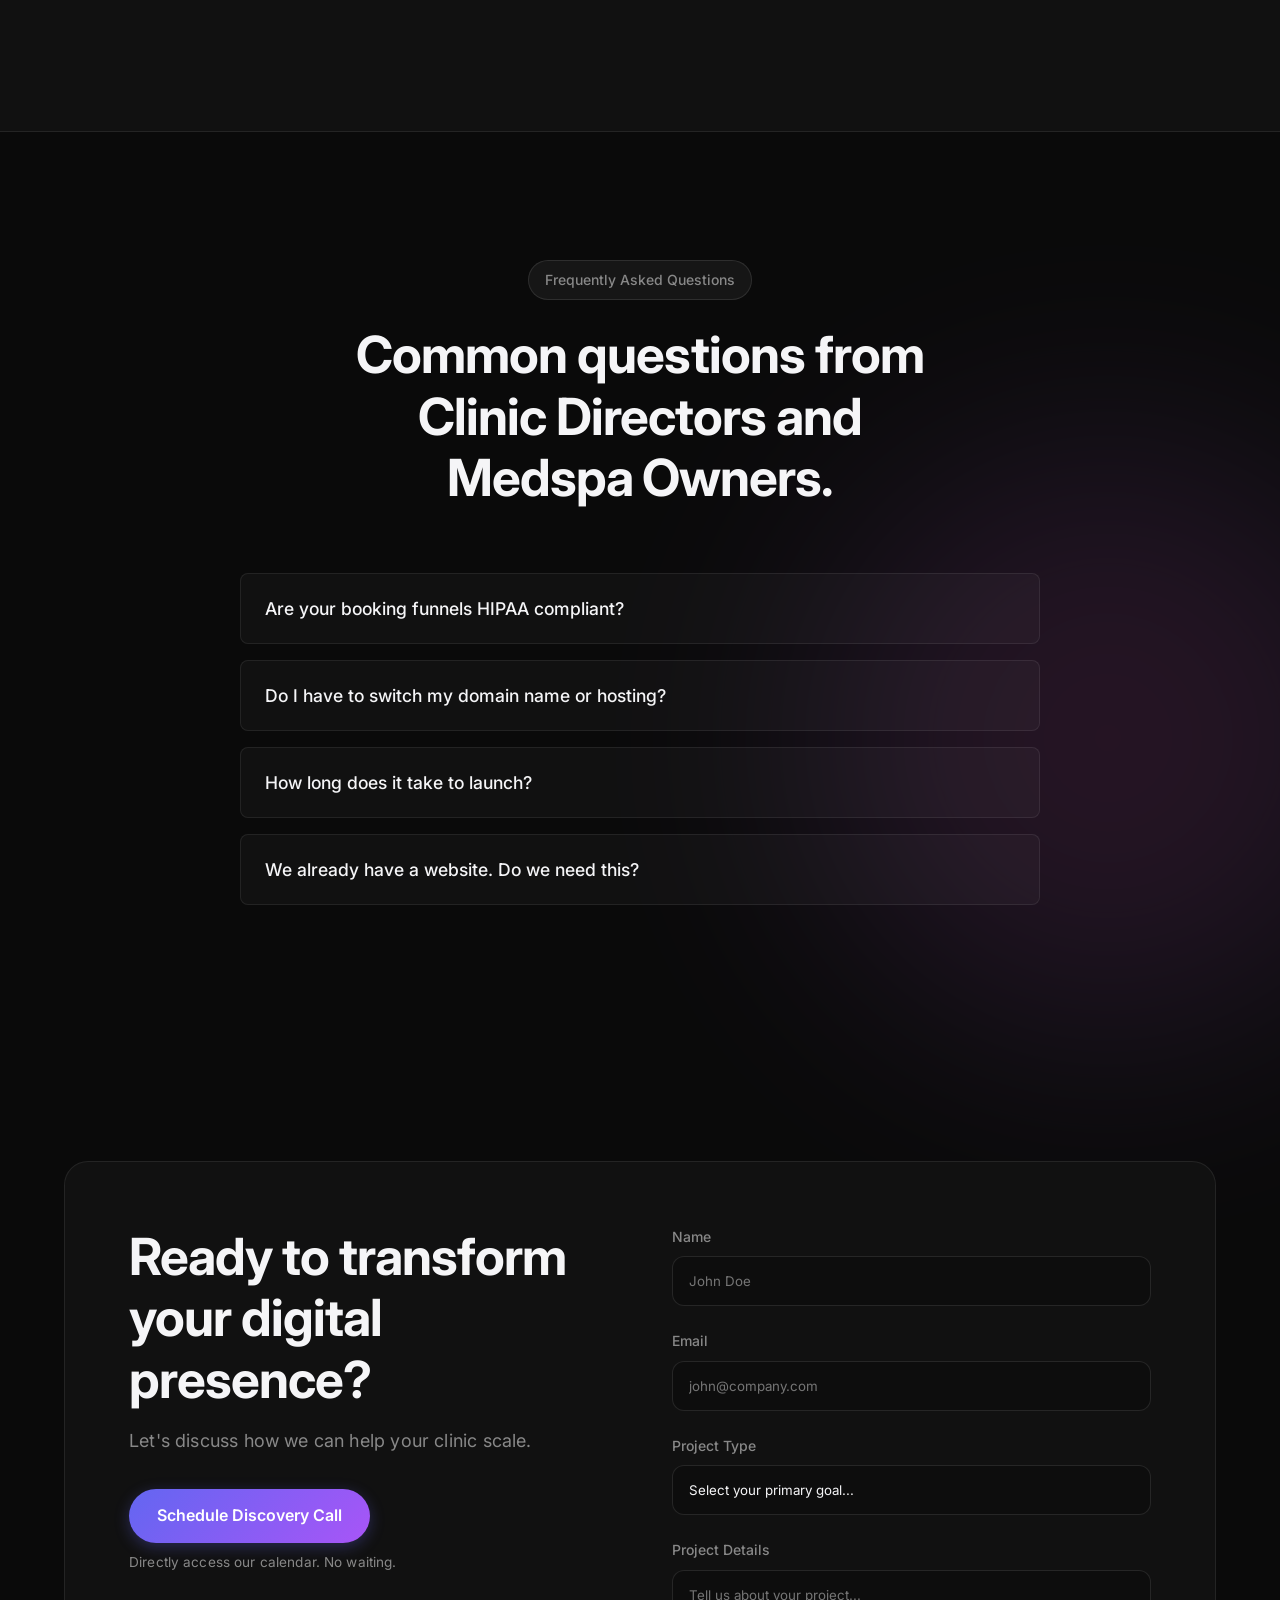
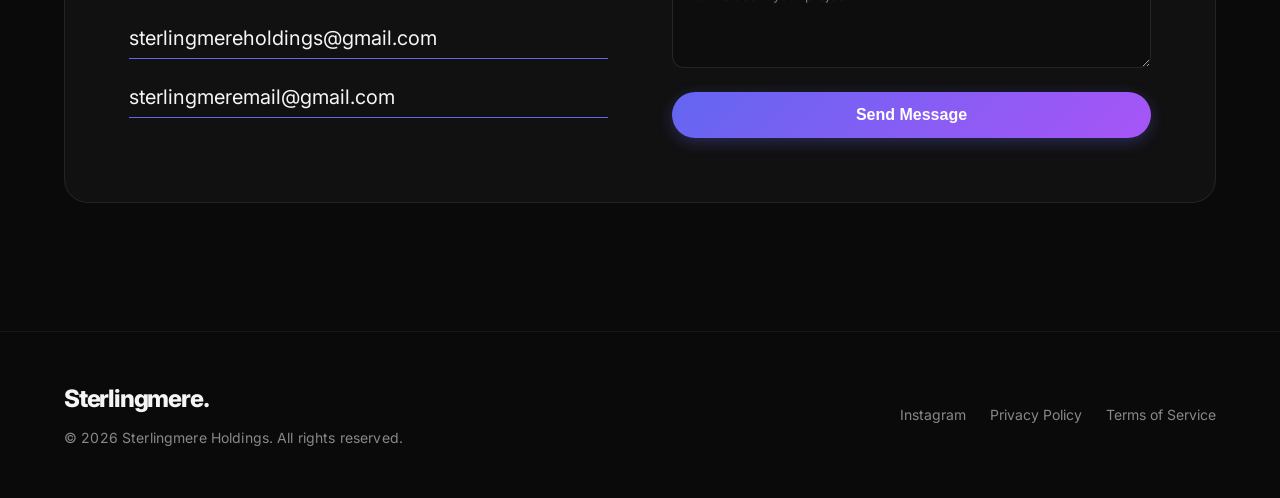
==== commit 8b9ad29a: "agdsjk" ====
--- a/index.html
+++ b/index.html
@@ -51,7 +51,7 @@
         <!-- Hero Section -->
         <section id="hero" class="hero section">
             <div class="container">
-                    <span class="badge fade-up">Specialized Digital Solutions for Healthcare & Aesthetics</span>
+                    <span class="badge fade-in">Specialized Digital Solutions for Healthcare & Aesthetics</span>
                     <h1 class="fade-up delay-1">
                         We Engineer Patient<br />
                         <span class="text-gradient">Acquisition Engines.</span>
@@ -75,23 +75,23 @@
                     <p>End-to-end digital solutions designed for performance and scale.</p>
                 </div>
                 
-                <div class="services-grid">
-                    <div class="service-card fade-up">
+                <div class="services-grid" data-stagger="true">
+                    <div class="service-card scale-in">
                         <div class="service-icon"><i data-feather="layout"></i></div>
                         <h3>Trust-Optimized Landing Pages</h3>
                         <p>Beautiful, HIPAA-compliant designs tailored to your clinic's brand to build immediate trust with patients.</p>
                     </div>
-                    <div class="service-card fade-up delay-1">
+                    <div class="service-card scale-in">
                         <div class="service-icon"><i data-feather="calendar"></i></div>
                         <h3>Custom Booking Funnels</h3>
                         <p>Seamless calendar integrations so patients can book high-ticket treatments 24/7 without calling the front desk.</p>
                     </div>
-                    <div class="service-card fade-up delay-2">
+                    <div class="service-card scale-in">
                         <div class="service-icon"><i data-feather="shopping-cart"></i></div>
                         <h3>Treatment Menus & Payments</h3>
                         <p>Clear, conversion-focused service menus with secure deposit and payment collection architecture.</p>
                     </div>
-                    <div class="service-card fade-up delay-3">
+                    <div class="service-card scale-in">
                         <div class="service-icon"><i data-feather="zap"></i></div>
                         <h3>Local SEO & Performance</h3>
                         <p>Lightning-fast load times and local map optimization to ensure you rank #1 when patients search for treatments.</p>
@@ -108,11 +108,11 @@
                     <p>A selection of our recent digital masterpieces.</p>
                 </div>
                 
-                <div class="portfolio-grid">
+                <div class="portfolio-grid" data-stagger="true">
                     <!-- Project 1: Med Spa -->
-                    <div class="portfolio-card fade-up">
+                    <div class="portfolio-card scale-in">
                         <div class="portfolio-img">
-                            <img src="https://images.unsplash.com/photo-1616394584738-fc6e612e71b9?auto=format&fit=crop&q=80&w=800" alt="Med Spa Website">
+                            <img src="https://images.unsplash.com/photo-1616394584738-fc6e612e71b9?auto=format&fit=crop&q=80&w=800" alt="Med Spa Website" loading="lazy">
                         </div>
                         <div class="portfolio-info">
                             <div class="portfolio-tags">
@@ -121,17 +121,17 @@
                             </div>
                             <h3>Premium Med Spa</h3>
                             <p>An elite, high-fashion digital architecture designed for luxury cosmetic clinics and medical spas.</p>
-                            <div style="display: flex; gap: 0.5rem; margin-top: 1rem;">
-                                <a href="case-study-medspa.html" class="btn btn-primary" style="flex: 1; padding: 0.5rem; text-align: center; font-size: 0.9rem;">Read Case Study</a>
-                                <a href="https://medspa-demosite.vercel.app/" class="btn btn-secondary" style="flex: 1; padding: 0.5rem; text-align: center; font-size: 0.9rem;" target="_blank">Live Demo &rarr;</a>
+                            <div class="portfolio-btn-group">
+                                <a href="case-study-medspa.html" class="btn btn-primary portfolio-btn">Read Case Study</a>
+                                <a href="https://medspa-demosite.vercel.app/" class="btn btn-secondary portfolio-btn" target="_blank">Live Demo &rarr;</a>
                             </div>
                         </div>
                     </div>
 
                     <!-- Project 2: Medical -->
-                    <div class="portfolio-card fade-up delay-1">
+                    <div class="portfolio-card scale-in">
                         <div class="portfolio-img">
-                            <img src="https://images.unsplash.com/photo-1579684385127-1ef15d508118?auto=format&fit=crop&q=80&w=800" alt="Medical Clinic Website">
+                            <img src="https://images.unsplash.com/photo-1579684385127-1ef15d508118?auto=format&fit=crop&q=80&w=800" alt="Medical Clinic Website" loading="lazy">
                         </div>
                         <div class="portfolio-info">
                             <div class="portfolio-tags">
@@ -140,9 +140,9 @@
                             </div>
                             <h3>Premium Medical Clinic</h3>
                             <p>A trust-building, highly professional website designed for doctors and clinical practices.</p>
-                            <div style="display: flex; gap: 0.5rem; margin-top: 1rem;">
-                                <a href="case-study-medical.html" class="btn btn-primary" style="flex: 1; padding: 0.5rem; text-align: center; font-size: 0.9rem;">Read Case Study</a>
-                                <a href="https://doctor-demosite.vercel.app/" class="btn btn-secondary" style="flex: 1; padding: 0.5rem; text-align: center; font-size: 0.9rem;" target="_blank">Live Demo &rarr;</a>
+                            <div class="portfolio-btn-group">
+                                <a href="case-study-medical.html" class="btn btn-primary portfolio-btn">Read Case Study</a>
+                                <a href="https://doctor-demosite.vercel.app/" class="btn btn-secondary portfolio-btn" target="_blank">Live Demo &rarr;</a>
                             </div>
                         </div>
                     </div>
@@ -229,8 +229,8 @@
         </section>
         <section id="contact" class="contact section">
             <div class="container">
-                <div class="contact-card fade-up">
-                    <div class="contact-info">
+                <div class="contact-card">
+                    <div class="contact-info slide-left">
                         <h2>Ready to transform your digital presence?</h2>
                         <p>Let's discuss how we can help your clinic scale.</p>
 
@@ -244,7 +244,7 @@
                             <a href="mailto:sterlingmeremail@gmail.com" class="contact-link">sterlingmeremail@gmail.com</a>
                         </div>
                     </div>
-                    <form id="contact-form" class="contact-form">
+                    <form id="contact-form" class="contact-form slide-right">
                         <div class="form-group">
                             <label for="name">Name</label>
                             <input type="text" id="name" required placeholder="John Doe">
--- a/style.css
+++ b/style.css
@@ -151,8 +151,8 @@
 }
 
 .btn-primary:hover {
-    transform: translateY(-3px);
-    box-shadow: 0 10px 20px rgba(0, 0, 0, 0.4);
+    transform: translateY(-2px);
+    box-shadow: 0 8px 30px rgba(99, 102, 241, 0.5);
 }
 
 .btn-secondary {
@@ -279,9 +279,9 @@
 }
 
 .service-card:hover {
-    transform: translateY(-5px);
-    border-color: rgba(255, 255, 255, 0.15);
-    box-shadow: 0 15px 30px rgba(0, 0, 0, 0.4);
+    transform: translateY(-8px) scale(1.02);
+    border-color: rgba(99, 102, 241, 0.3);
+    box-shadow: 0 20px 60px rgba(99, 102, 241, 0.15);
 }
 
 .service-icon {
@@ -335,8 +335,13 @@
     transform: scale(1.05);
 }
 
+.portfolio-card:hover .portfolio-info {
+    transform: translateY(-5px);
+}
+
 .portfolio-info {
     padding: 2rem;
+    transition: var(--transition);
 }
 
 .portfolio-info h3 {
@@ -346,6 +351,19 @@
 .portfolio-info p {
     font-size: 0.95rem;
     margin-bottom: 1.5rem;
+}
+
+.portfolio-btn-group {
+    display: flex;
+    gap: 0.5rem;
+    margin-top: 1rem;
+}
+
+.portfolio-btn {
+    flex: 1;
+    padding: 0.5rem;
+    text-align: center;
+    font-size: 0.9rem;
 }
 
 .portfolio-tags {
@@ -499,22 +517,40 @@
 }
 
 /* Animations */
-.fade-up {
+.fade-up, .fade-in, .slide-left, .slide-right, .scale-in {
     opacity: 0;
-    transform: translateY(30px);
-    transition: opacity 0.8s ease, transform 0.8s ease;
-}
-
-.fade-up.visible {
+    transition: all 0.8s cubic-bezier(0.16, 1, 0.3, 1);
+    will-change: transform, opacity;
+}
+
+.fade-up { transform: translateY(40px); }
+.slide-left { transform: translateX(-60px); }
+.slide-right { transform: translateX(60px); }
+.scale-in { transform: scale(0.9); }
+
+.fade-up.visible, .fade-in.visible, .slide-left.visible, .slide-right.visible, .scale-in.visible {
     opacity: 1;
-    transform: translateY(0);
+    transform: translate(0, 0) scale(1);
 }
 
 .delay-1 { transition-delay: 0.1s; }
 .delay-2 { transition-delay: 0.2s; }
 .delay-3 { transition-delay: 0.3s; }
+.delay-4 { transition-delay: 0.4s; }
 
 /* Responsive */
+@media (max-width: 1024px) {
+    .services-grid {
+        grid-template-columns: repeat(2, 1fr);
+    }
+    .portfolio-grid {
+        grid-template-columns: 1fr;
+    }
+    h1 {
+        font-size: clamp(2.5rem, 5vw, 4rem);
+    }
+}
+
 @media (max-width: 992px) {
     .contact-card {
         grid-template-columns: 1fr;
@@ -530,75 +566,95 @@
     .nav-links {
         display: none;
     }
-
+    
+    .nav-links.active {
+        display: flex;
+        position: fixed;
+        top: 0;
+        left: 0;
+        width: 100%;
+        height: 100vh;
+        background: rgba(10, 10, 10, 0.98);
+        flex-direction: column;
+        align-items: center;
+        justify-content: center;
+        gap: 2rem;
+        z-index: 9999;
+    }
+    
+    .nav-links.active a {
+        font-size: 1.5rem;
+    }
+    
     .mobile-menu-btn {
         display: flex;
-    }
-
+        z-index: 10000;
+    }
+    
+    .mobile-menu-btn.active span:nth-child(1) { transform: translateY(7px) rotate(45deg); }
+    .mobile-menu-btn.active span:nth-child(2) { opacity: 0; }
+    .mobile-menu-btn.active span:nth-child(3) { transform: translateY(-7px) rotate(-45deg); }
+    
     .section {
-        padding: 5rem 0;
-    }
-
+        padding: 4rem 0;
+    }
+    
+    .bg-glow {
+        width: 300px;
+        height: 300px;
+    }
+    
+    h1 {
+        font-size: clamp(2.2rem, 8vw, 3rem);
+    }
+    
+    .hero p {
+        font-size: 1rem;
+    }
+    
     .hero {
         padding-top: 100px;
         text-align: center;
     }
-
-    .hero-content {
-        margin: 0 auto;
-    }
-
+    
     .hero-actions {
-        justify-content: center;
-    }
-
+        flex-direction: column;
+        width: 100%;
+    }
+    
+    .hero-actions .btn {
+        width: 100%;
+    }
+    
+    .services-grid, .portfolio-grid {
+        grid-template-columns: 1fr;
+    }
+    
+    .portfolio-img {
+        aspect-ratio: 16/9;
+        height: auto;
+    }
+    
+    .contact-card {
+        grid-template-columns: 1fr;
+        padding: 1.5rem;
+        gap: 1.5rem;
+    }
+    
+    .contact-form .btn, .form-group input, .form-group select, .form-group textarea, .btn {
+        width: 100%;
+        min-height: 48px;
+    }
+    
     .stats-row {
         flex-direction: column;
         gap: 2rem;
     }
-
+    
     .footer-container {
         flex-direction: column;
         gap: 1.5rem;
         text-align: center;
-    }
-}
-
-/* Small Mobile Devices */
-@media (max-width: 480px) {
-    h1 {
-        font-size: clamp(2rem, 10vw, 3rem);
-    }
-
-    h2 {
-        font-size: clamp(1.75rem, 8vw, 2.5rem);
-    }
-
-    .hero-actions {
-        flex-direction: column;
-        width: 100%;
-    }
-
-    .hero-actions .btn {
-        width: 100%;
-    }
-
-    .portfolio-grid,
-    .services-grid {
-        grid-template-columns: 1fr;
-    }
-
-    .contact-card {
-        padding: 1.5rem;
-        gap: 1.5rem;
-    }
-
-    .section {
-        padding: 5rem 0;
-    }
-
-    .stat-item h4 {
-        font-size: 2.25rem;
     }
 }
 
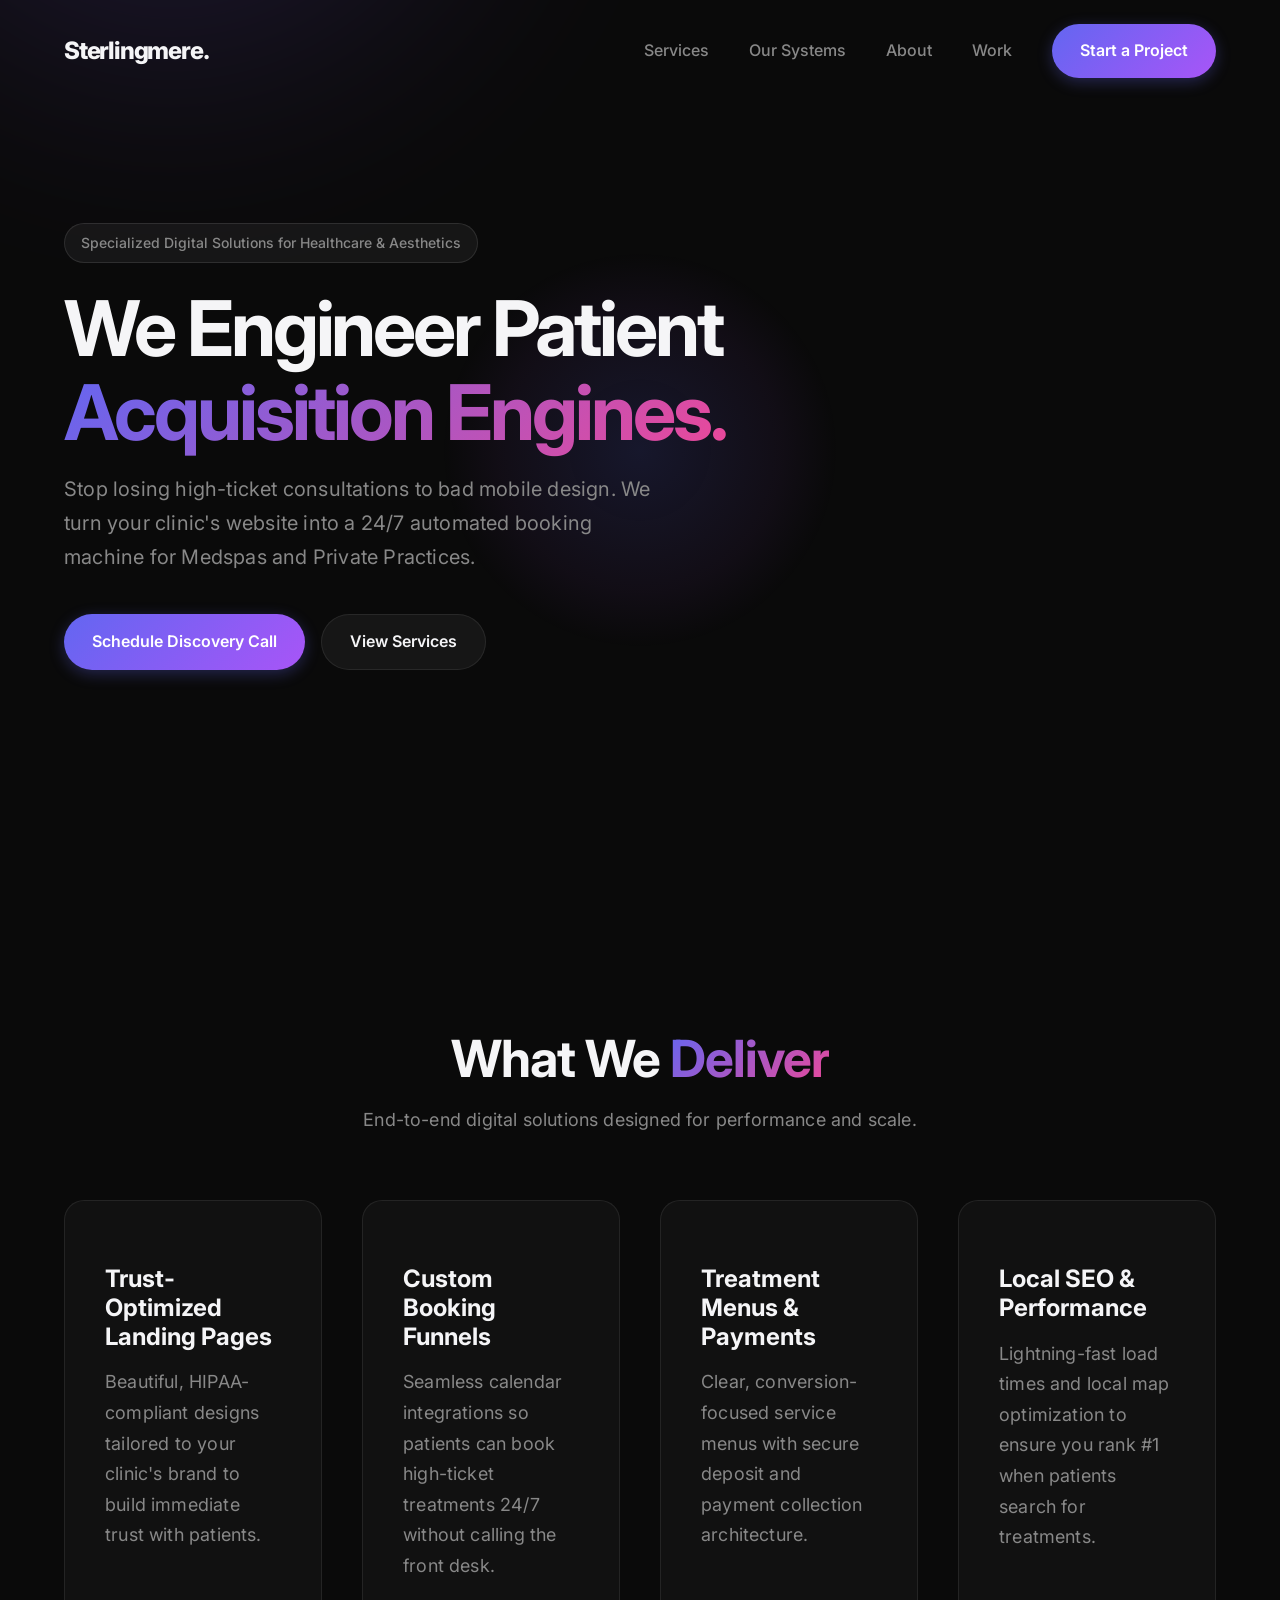
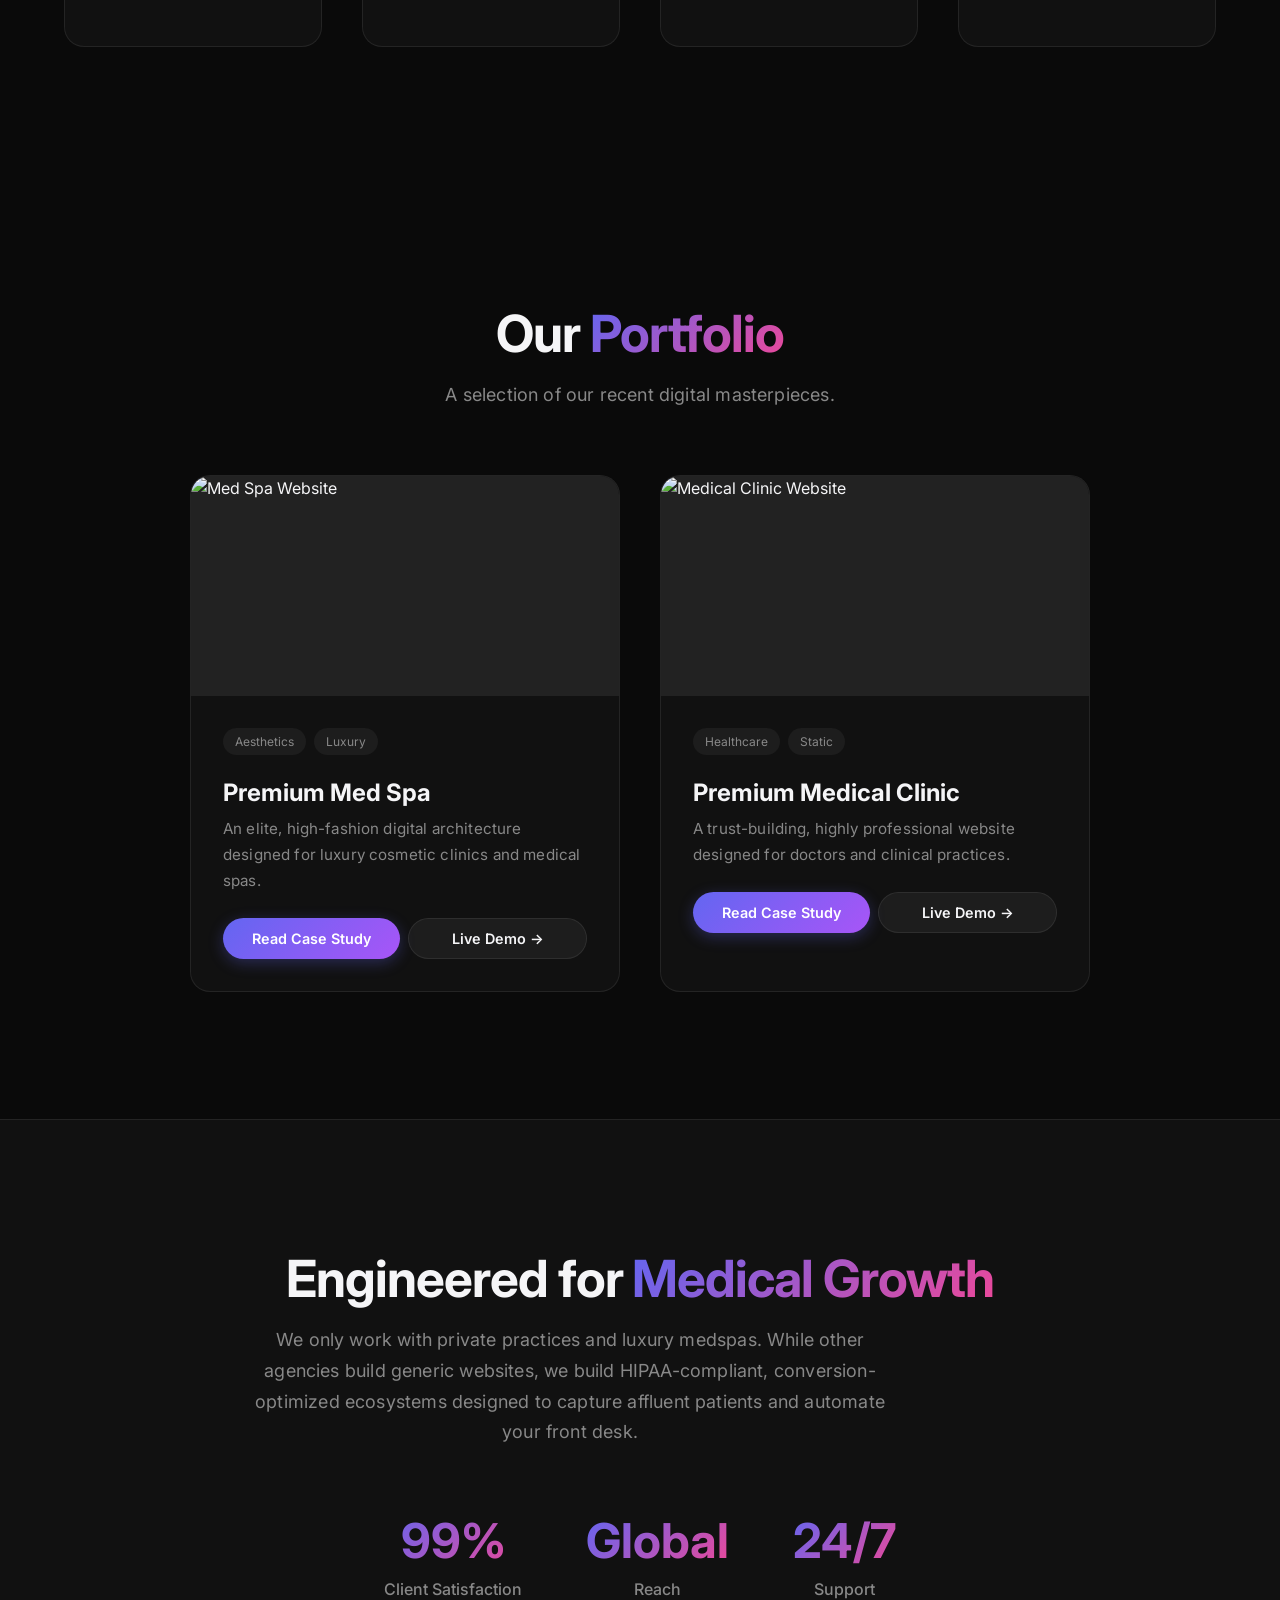
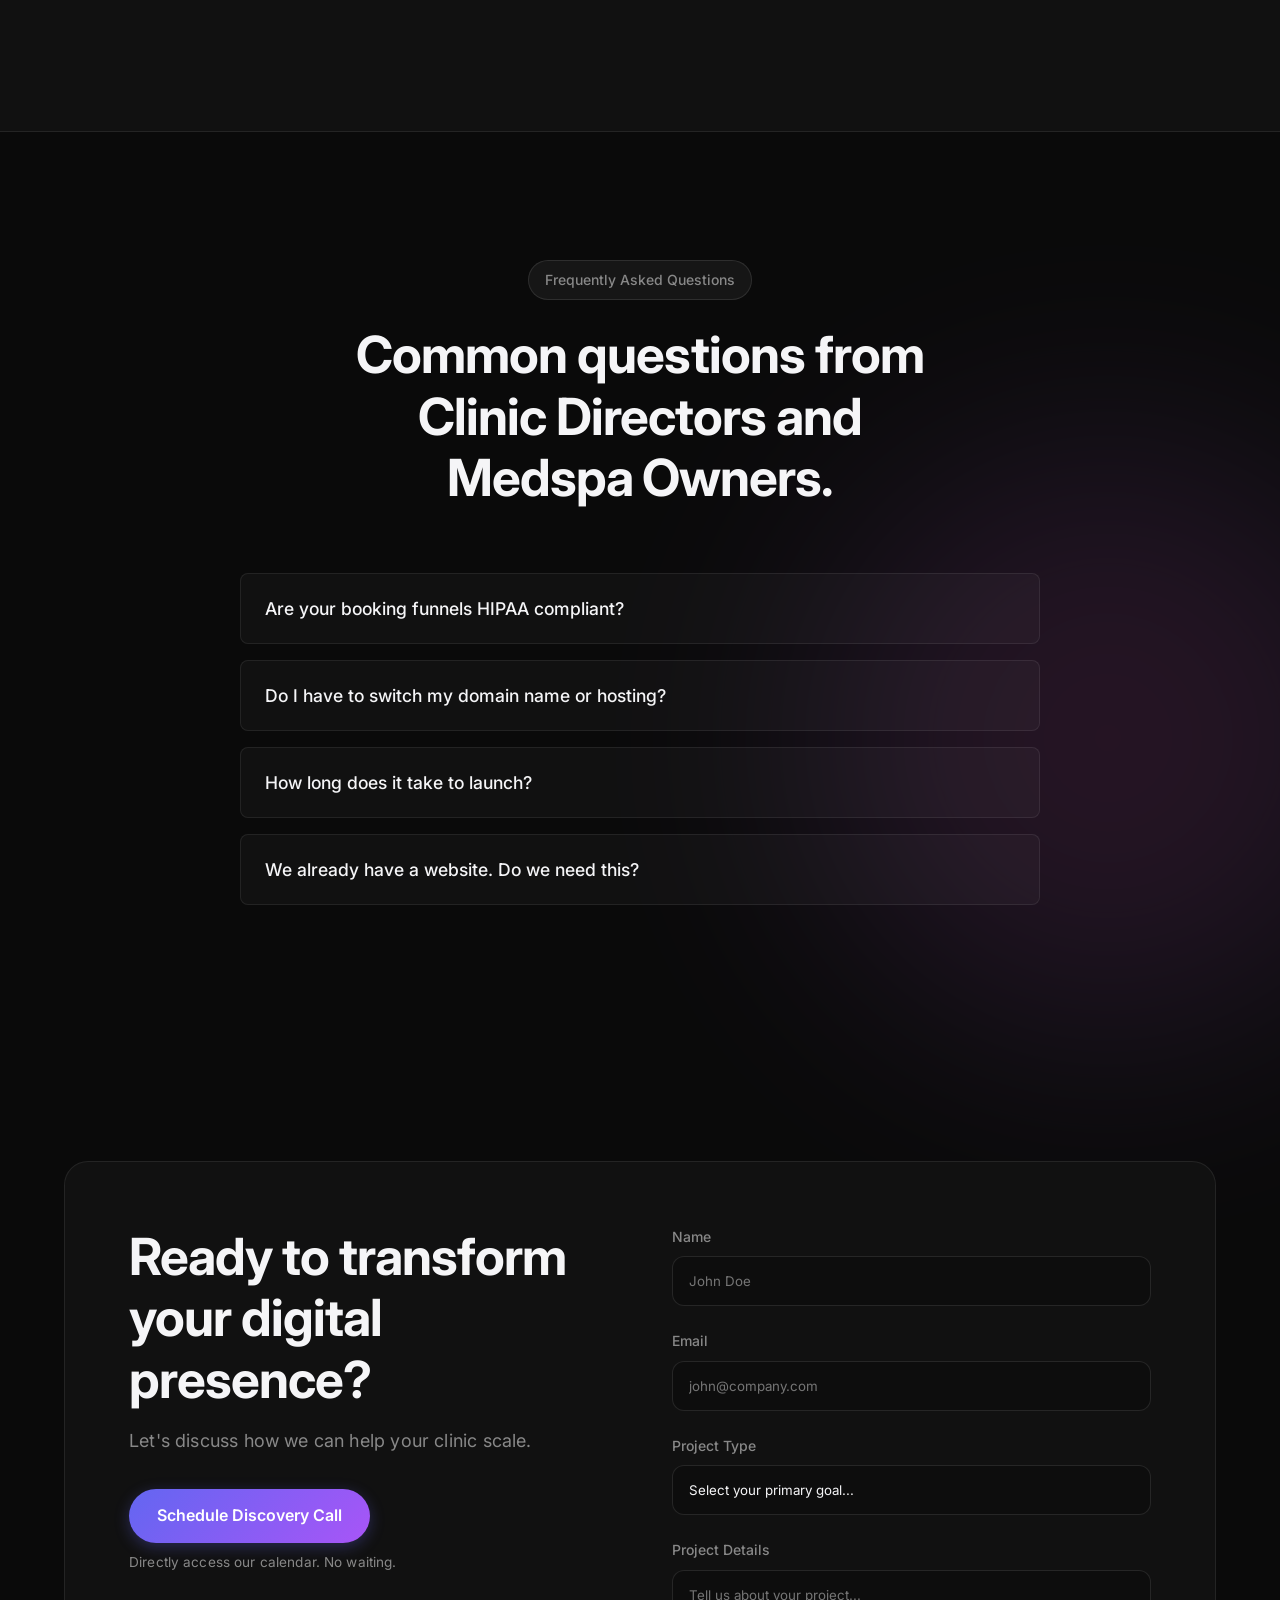
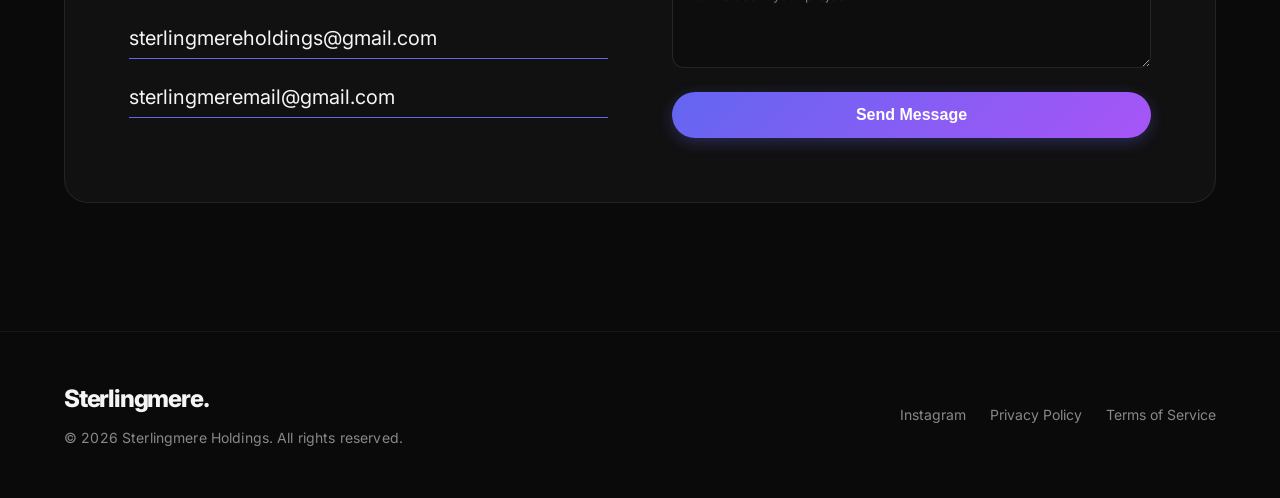
==== commit 4324432a: "sahf" ====
--- a/index.html
+++ b/index.html
@@ -40,6 +40,7 @@
 
             <nav class="nav-links">
                 <a href="#services">Services</a>
+                <a href="systems.html">Our Systems</a>
                 <a href="#about">About</a>
                 <a href="#work">Work</a>
                 <a href="#contact" class="btn btn-primary nav-cta">Start a Project</a>
--- a/style.css
+++ b/style.css
@@ -22,6 +22,12 @@
     box-sizing: border-box;
 }
 
+html, body {
+    overflow-x: hidden;
+    width: 100%;
+    max-width: 100vw;
+}
+
 html {
     scroll-behavior: smooth;
 }
@@ -31,7 +37,6 @@
     background-color: var(--bg-main);
     color: var(--text-primary);
     line-height: 1.6;
-    overflow-x: hidden;
     position: relative;
 }
 
@@ -220,18 +225,35 @@
 
 .mobile-menu-btn {
     display: none;
+    flex-direction: column;
+    justify-content: center;
+    gap: 6px;
     background: none;
     border: none;
     cursor: pointer;
-    flex-direction: column;
-    gap: 5px;
+    z-index: 10001;
+    padding: 8px;
 }
 
 .mobile-menu-btn span {
-    width: 25px;
+    display: block;
+    width: 28px;
     height: 2px;
     background: var(--text-primary);
-    transition: var(--transition);
+    transition: all 0.4s cubic-bezier(0.16, 1, 0.3, 1);
+    transform-origin: center;
+}
+
+/* When active: Top line rotates 45°, middle disappears, bottom rotates -45° */
+.mobile-menu-btn.active span:nth-child(1) {
+    transform: translateY(8px) rotate(45deg);
+}
+.mobile-menu-btn.active span:nth-child(2) {
+    opacity: 0;
+    transform: scaleX(0);
+}
+.mobile-menu-btn.active span:nth-child(3) {
+    transform: translateY(-8px) rotate(-45deg);
 }
 
 /* Hero Section */
@@ -563,53 +585,107 @@
 }
 
 @media (max-width: 768px) {
+    /* Navbar Styling */
+    .nav-container {
+        padding: 0.75rem 1.25rem;
+    }
+    .logo {
+        font-size: 1.3rem;
+    }
     .nav-links {
-        display: none;
-    }
-    
-    .nav-links.active {
-        display: flex;
         position: fixed;
         top: 0;
         left: 0;
-        width: 100%;
+        width: 100vw;
         height: 100vh;
-        background: rgba(10, 10, 10, 0.98);
+        background: rgba(10, 10, 10, 0.97);
+        backdrop-filter: blur(20px);
+        -webkit-backdrop-filter: blur(20px);
+        display: flex;
         flex-direction: column;
         align-items: center;
         justify-content: center;
-        gap: 2rem;
-        z-index: 9999;
-    }
-    
-    .nav-links.active a {
-        font-size: 1.5rem;
+        gap: 2.5rem;
+        z-index: 10000;
+        opacity: 0;
+        pointer-events: none;
+        transition: opacity 0.5s cubic-bezier(0.16, 1, 0.3, 1);
+    }
+    .nav-links.active {
+        opacity: 1;
+        pointer-events: all;
+    }
+    .nav-links a {
+        font-size: 1.8rem;
+        font-weight: 600;
+        color: var(--text-primary);
+        opacity: 0;
+        transform: translateY(20px);
+        transition: all 0.4s cubic-bezier(0.16, 1, 0.3, 1);
+    }
+    /* Stagger each link's entrance */
+    .nav-links.active a:nth-child(1) { opacity: 1; transform: translateY(0); transition-delay: 0.1s; }
+    .nav-links.active a:nth-child(2) { opacity: 1; transform: translateY(0); transition-delay: 0.2s; }
+    .nav-links.active a:nth-child(3) { opacity: 1; transform: translateY(0); transition-delay: 0.3s; }
+    .nav-links.active a:nth-child(4) { opacity: 1; transform: translateY(0); transition-delay: 0.4s; }
+    
+    /* The CTA button inside mobile menu */
+    .nav-cta {
+        margin-left: 0 !important;
+        margin-top: 1rem;
+        width: 80%;
+        text-align: center;
+        justify-content: center;
+        font-size: 1.1rem !important;
     }
     
     .mobile-menu-btn {
         display: flex;
-        z-index: 10000;
-    }
-    
-    .mobile-menu-btn.active span:nth-child(1) { transform: translateY(7px) rotate(45deg); }
-    .mobile-menu-btn.active span:nth-child(2) { opacity: 0; }
-    .mobile-menu-btn.active span:nth-child(3) { transform: translateY(-7px) rotate(-45deg); }
-    
+        z-index: 10001;
+    }
+    
+    .container {
+        width: 100%;
+        padding: 0 1.25rem;
+    }
+
     .section {
         padding: 4rem 0;
     }
     
     .bg-glow {
-        width: 300px;
-        height: 300px;
+        width: 250px;
+        height: 250px;
+        filter: blur(80px);
+        opacity: 0.1;
+    }
+    
+    .glow-1 {
+        top: -5%;
+        left: 0;
+    }
+    
+    .glow-2 {
+        bottom: 10%;
+        right: 0;
     }
     
     h1 {
-        font-size: clamp(2.2rem, 8vw, 3rem);
-    }
-    
-    .hero p {
+        font-size: clamp(2rem, 7vw, 2.8rem);
+        letter-spacing: -0.02em;
+    }
+    
+    h2 {
+        font-size: clamp(1.8rem, 5vw, 2.2rem);
+    }
+    
+    h3 {
+        font-size: 1.2rem;
+    }
+    
+    p {
         font-size: 1rem;
+        max-width: 100%;
     }
     
     .hero {
@@ -624,10 +700,28 @@
     
     .hero-actions .btn {
         width: 100%;
-    }
-    
-    .services-grid, .portfolio-grid {
+        text-align: center;
+        justify-content: center;
+    }
+    
+    .services-grid {
         grid-template-columns: 1fr;
+        gap: 1.5rem;
+    }
+    
+    .portfolio-grid {
+        grid-template-columns: 1fr;
+        gap: 2rem;
+    }
+    
+    .portfolio-btn-group {
+        flex-direction: column;
+    }
+    
+    .portfolio-btn {
+        width: 100%;
+        text-align: center;
+        padding: 0.75rem;
     }
     
     .portfolio-img {
@@ -648,7 +742,8 @@
     
     .stats-row {
         flex-direction: column;
-        gap: 2rem;
+        gap: 1.5rem;
+        text-align: center;
     }
     
     .footer-container {
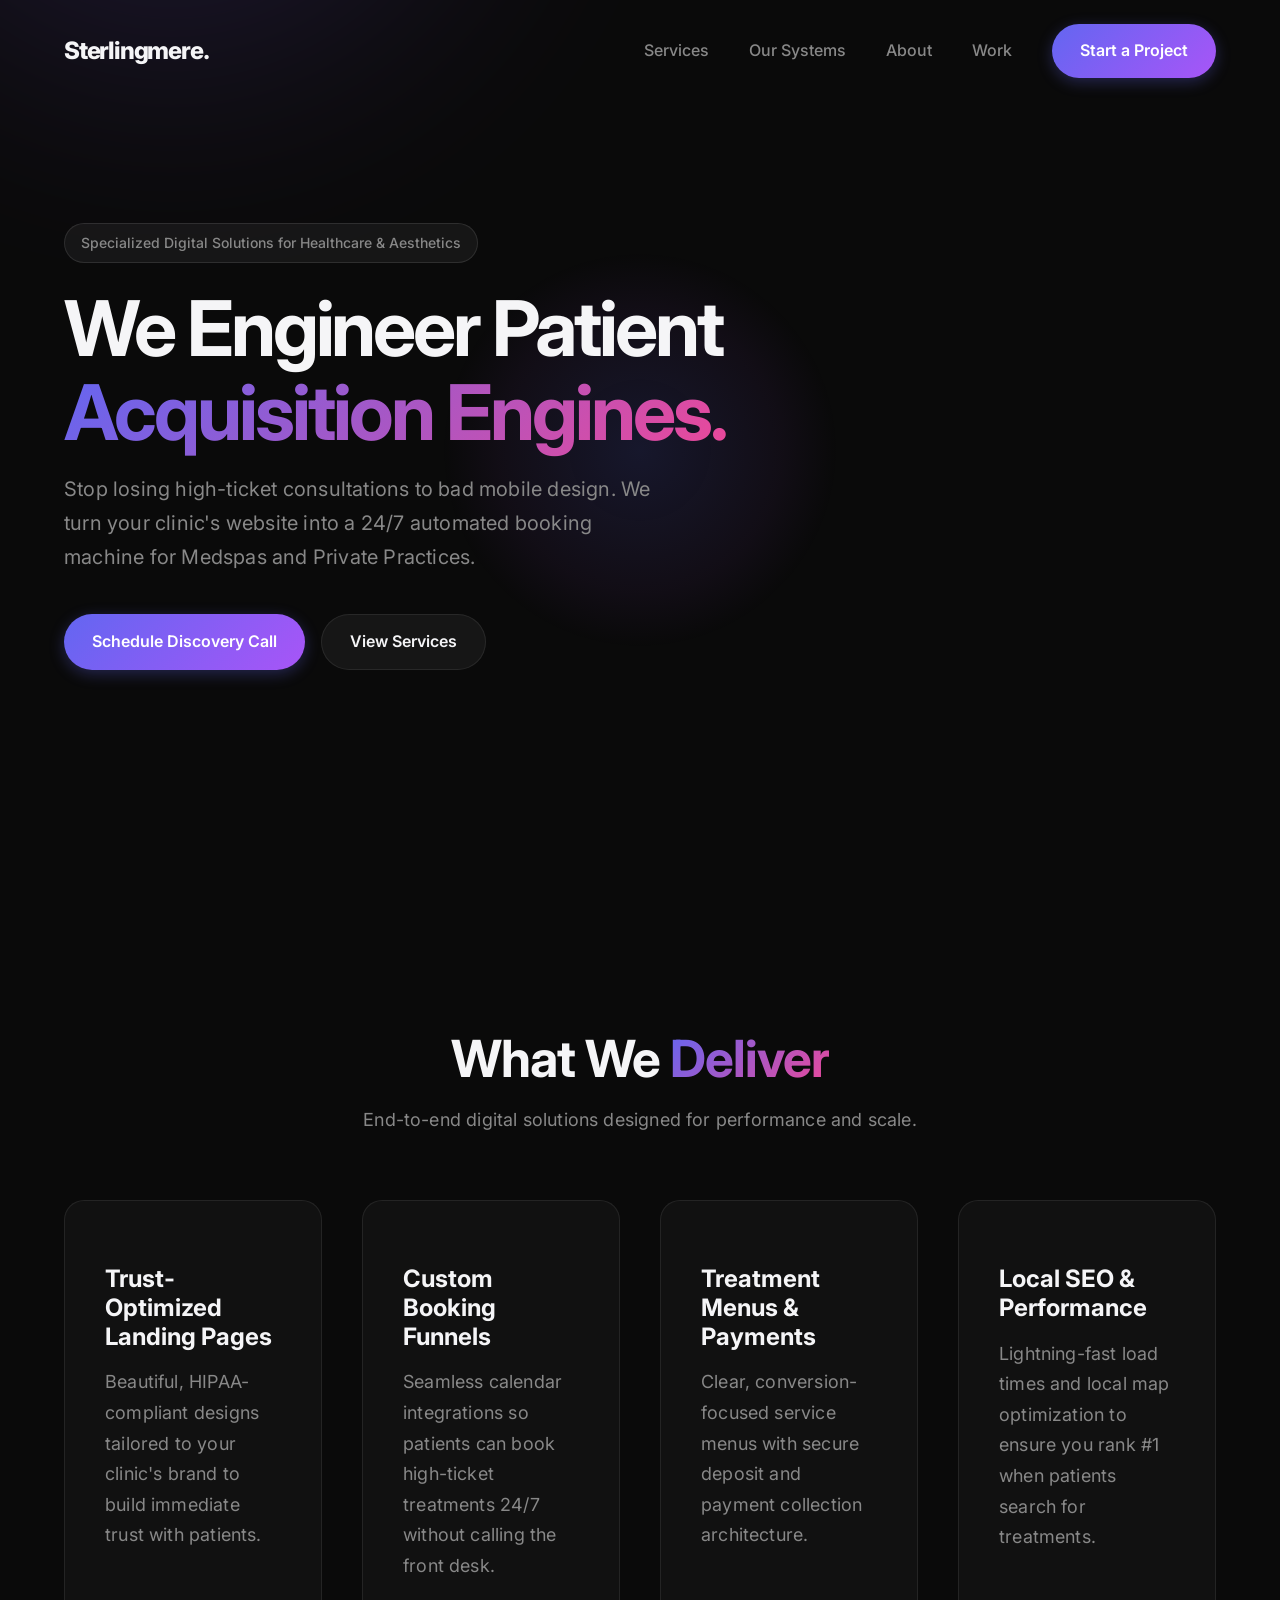
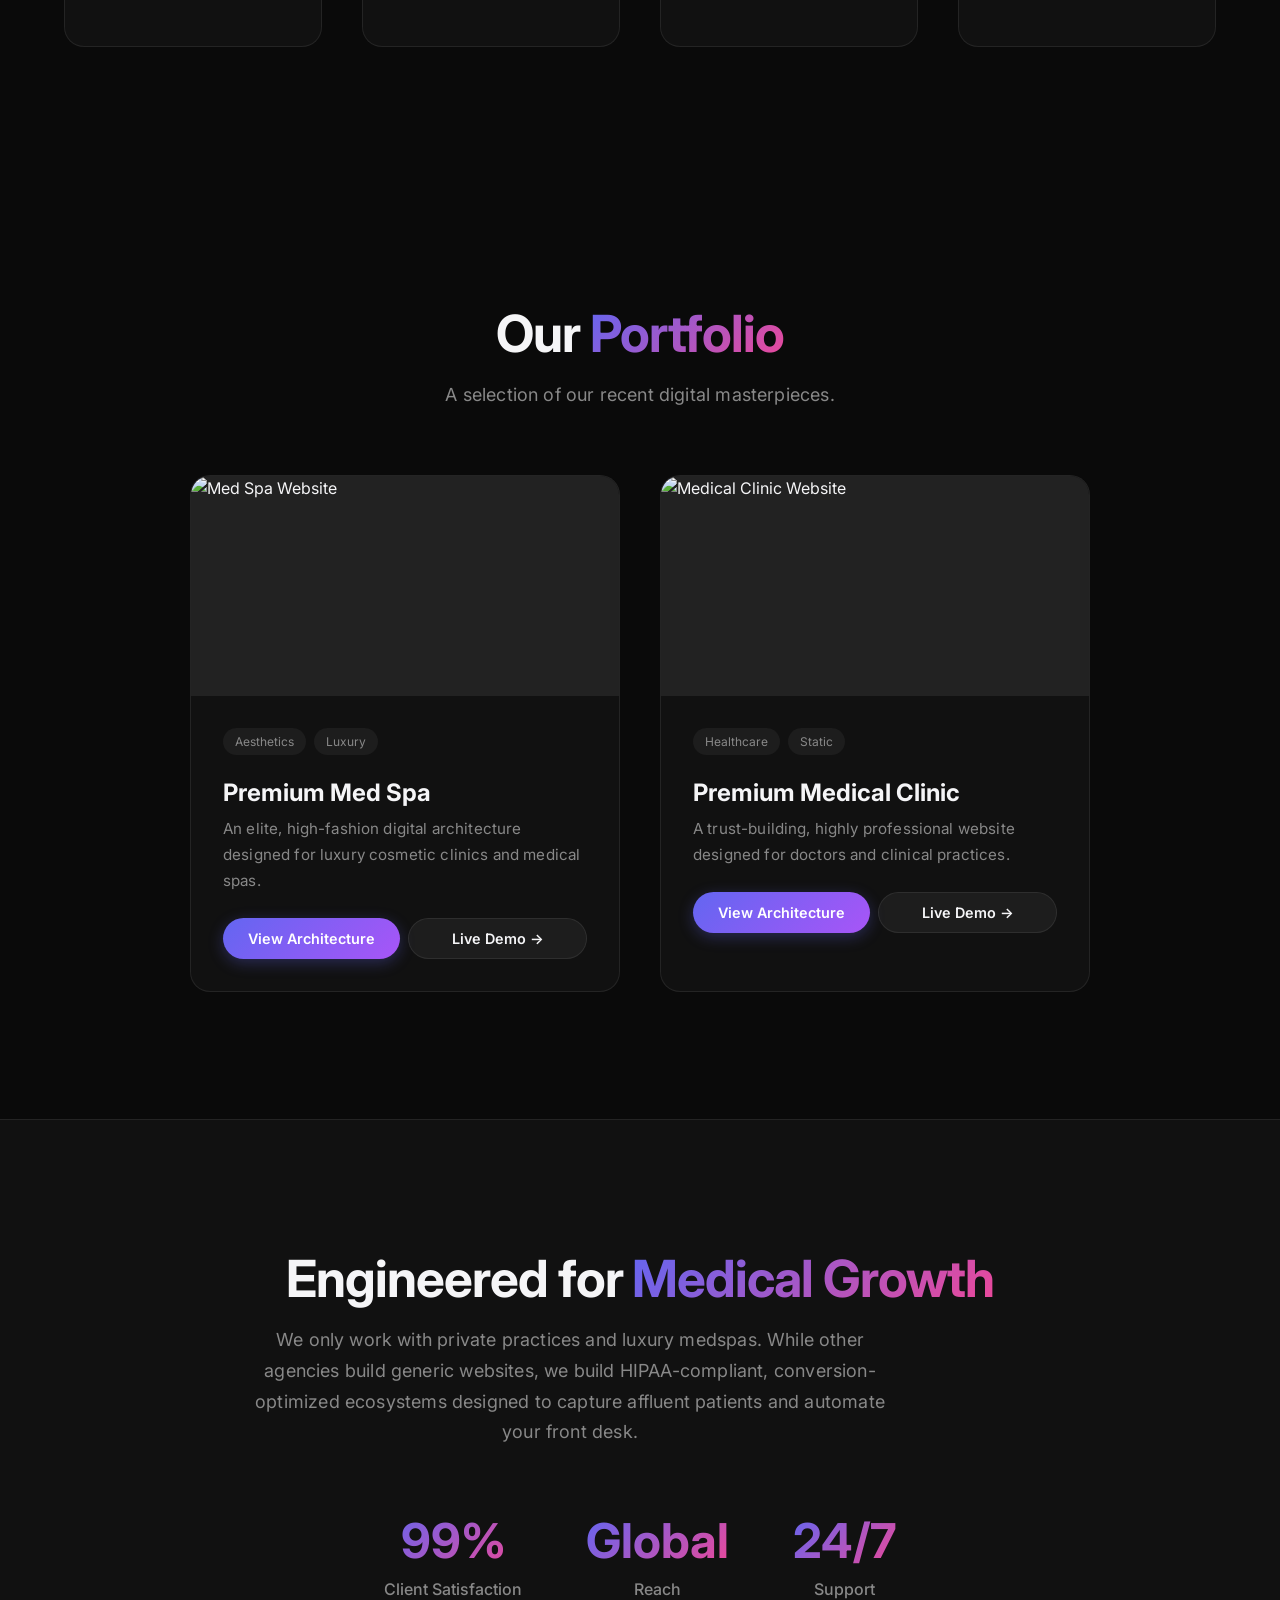
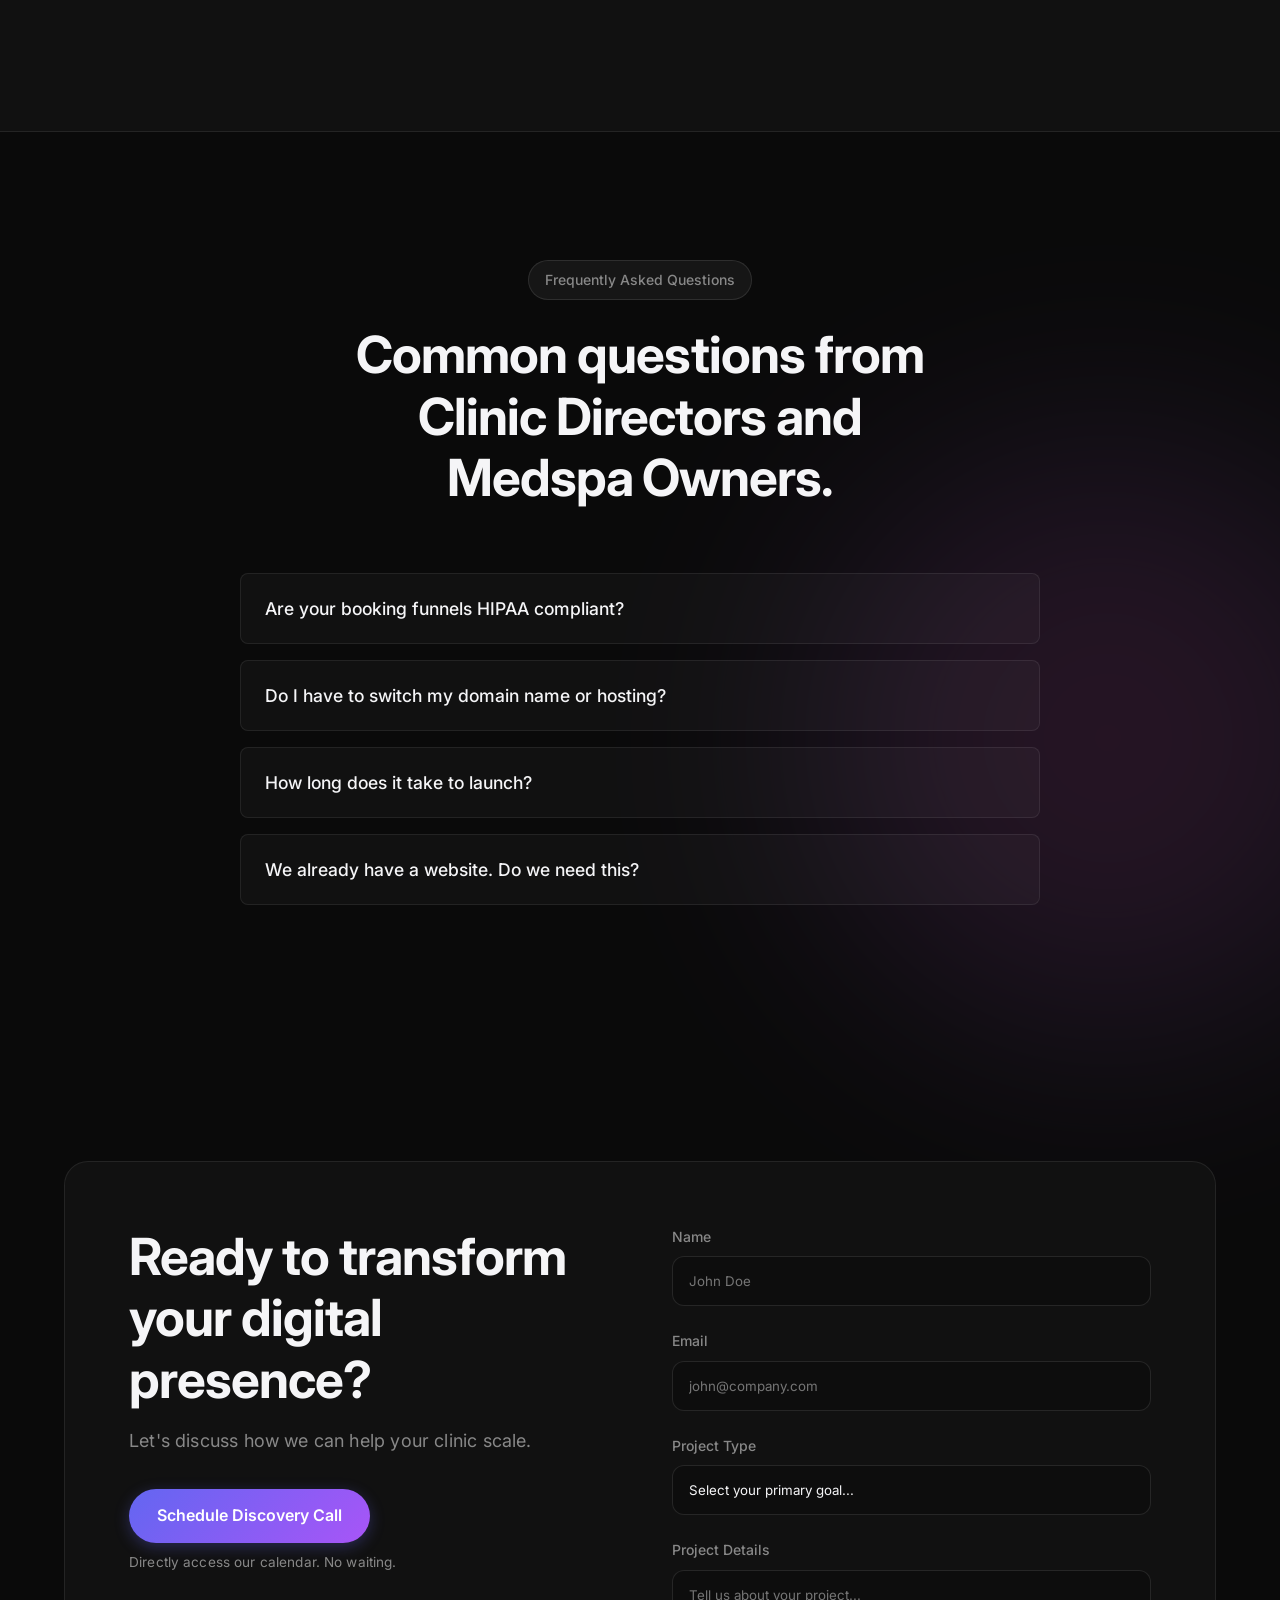
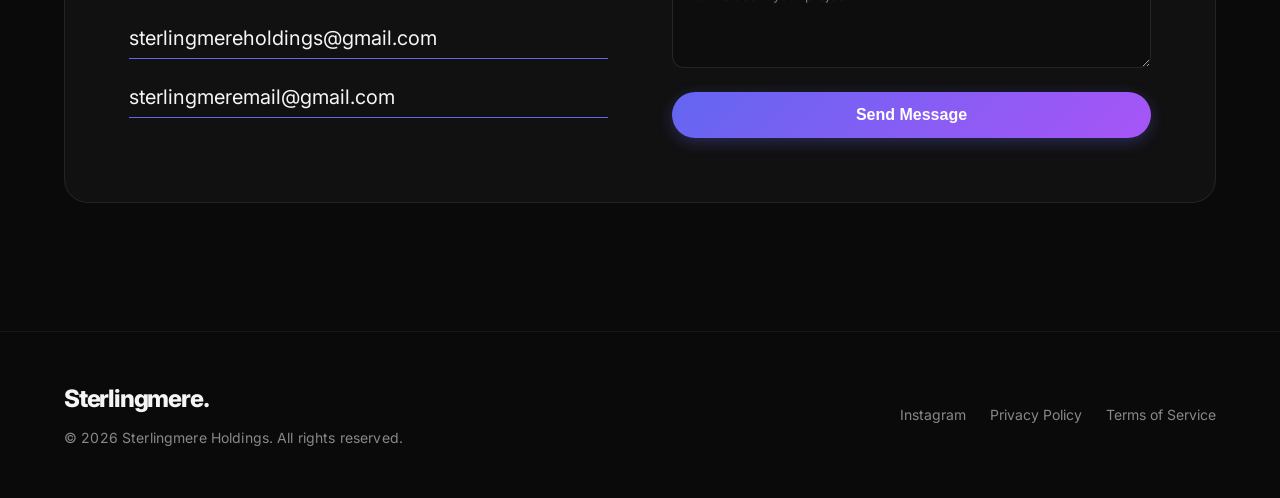
==== commit 13bed98f: "df" ====
--- a/index.html
+++ b/index.html
@@ -123,7 +123,7 @@
                             <h3>Premium Med Spa</h3>
                             <p>An elite, high-fashion digital architecture designed for luxury cosmetic clinics and medical spas.</p>
                             <div class="portfolio-btn-group">
-                                <a href="case-study-medspa.html" class="btn btn-primary portfolio-btn">Read Case Study</a>
+                                <a href="systems.html" class="btn btn-primary portfolio-btn">View Architecture</a>
                                 <a href="https://medspa-demosite.vercel.app/" class="btn btn-secondary portfolio-btn" target="_blank">Live Demo &rarr;</a>
                             </div>
                         </div>
@@ -142,18 +142,16 @@
                             <h3>Premium Medical Clinic</h3>
                             <p>A trust-building, highly professional website designed for doctors and clinical practices.</p>
                             <div class="portfolio-btn-group">
-                                <a href="case-study-medical.html" class="btn btn-primary portfolio-btn">Read Case Study</a>
+                                <a href="systems.html" class="btn btn-primary portfolio-btn">View Architecture</a>
                                 <a href="https://doctor-demosite.vercel.app/" class="btn btn-secondary portfolio-btn" target="_blank">Live Demo &rarr;</a>
                             </div>
-                        </div>
-                    </div>
-                        </div>
-                    </div>
+                        </div> <!-- End portfolio-info -->
+                    </div> <!-- End portfolio-card -->
 
                     <!-- Projects 3-8 Removed for Medspa/Doctor Niching -->
-                </div>
-            </div>
-        </section>
+                </div> <!-- End portfolio-grid -->
+            </div> <!-- End container -->
+        </section> <!-- End work section -->
 
         <!-- About Section -->
         <section id="about" class="about section">
--- a/style.css
+++ b/style.css
@@ -22,10 +22,13 @@
     box-sizing: border-box;
 }
 
-html, body {
+html {
+    scroll-behavior: smooth;
+}
+
+body {
     overflow-x: hidden;
     width: 100%;
-    max-width: 100vw;
 }
 
 html {
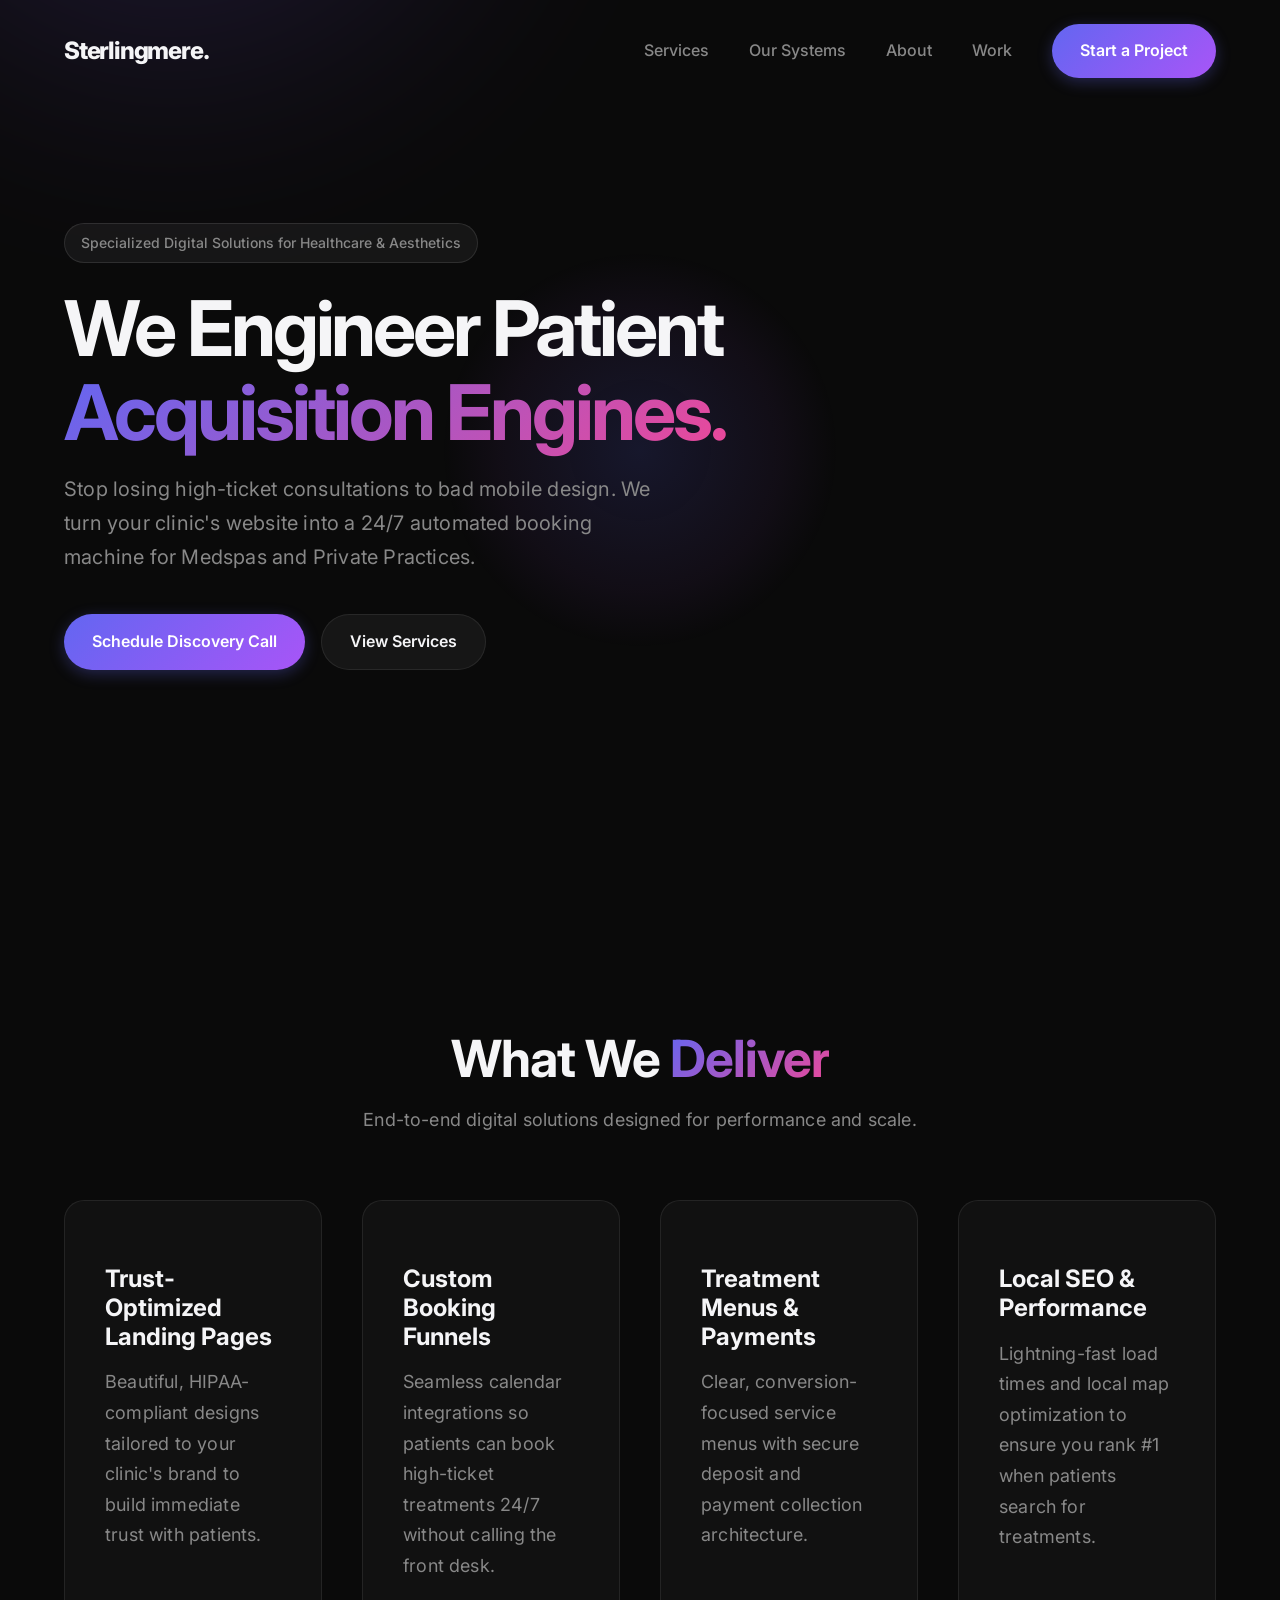
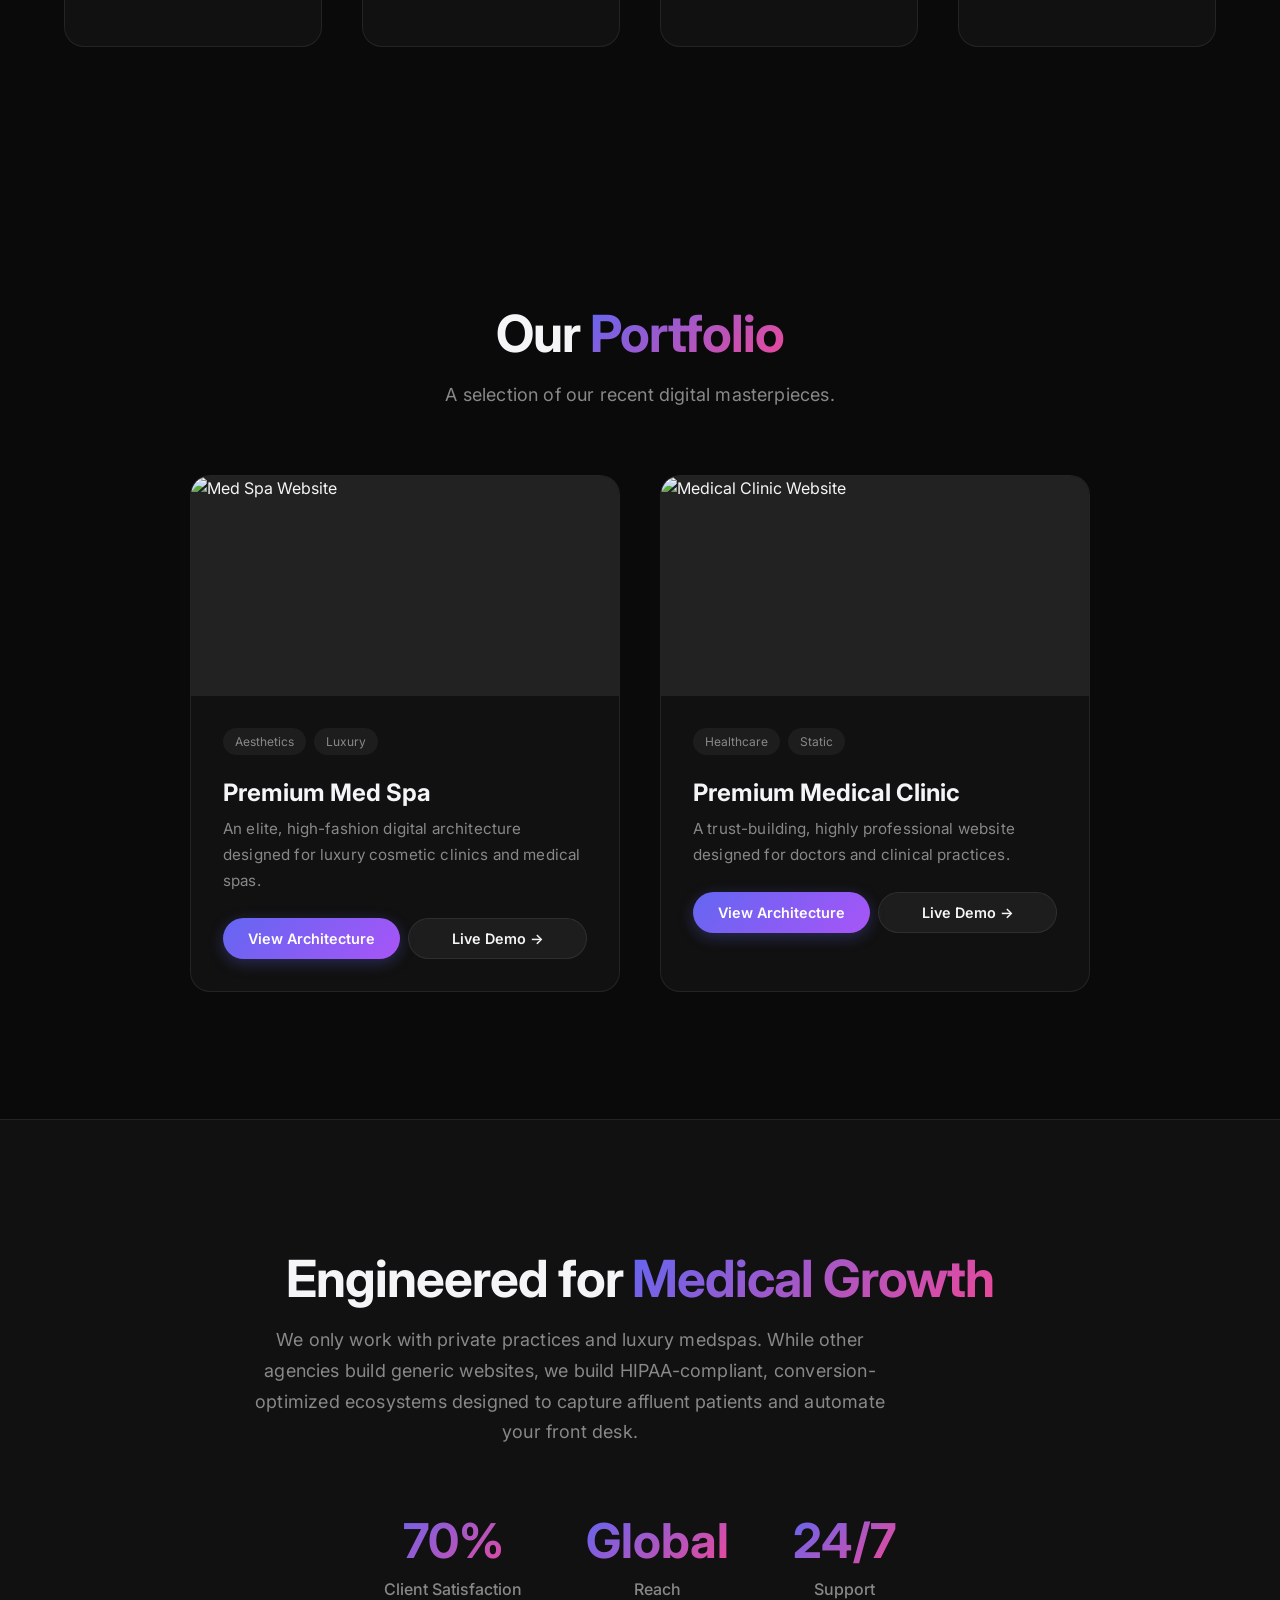
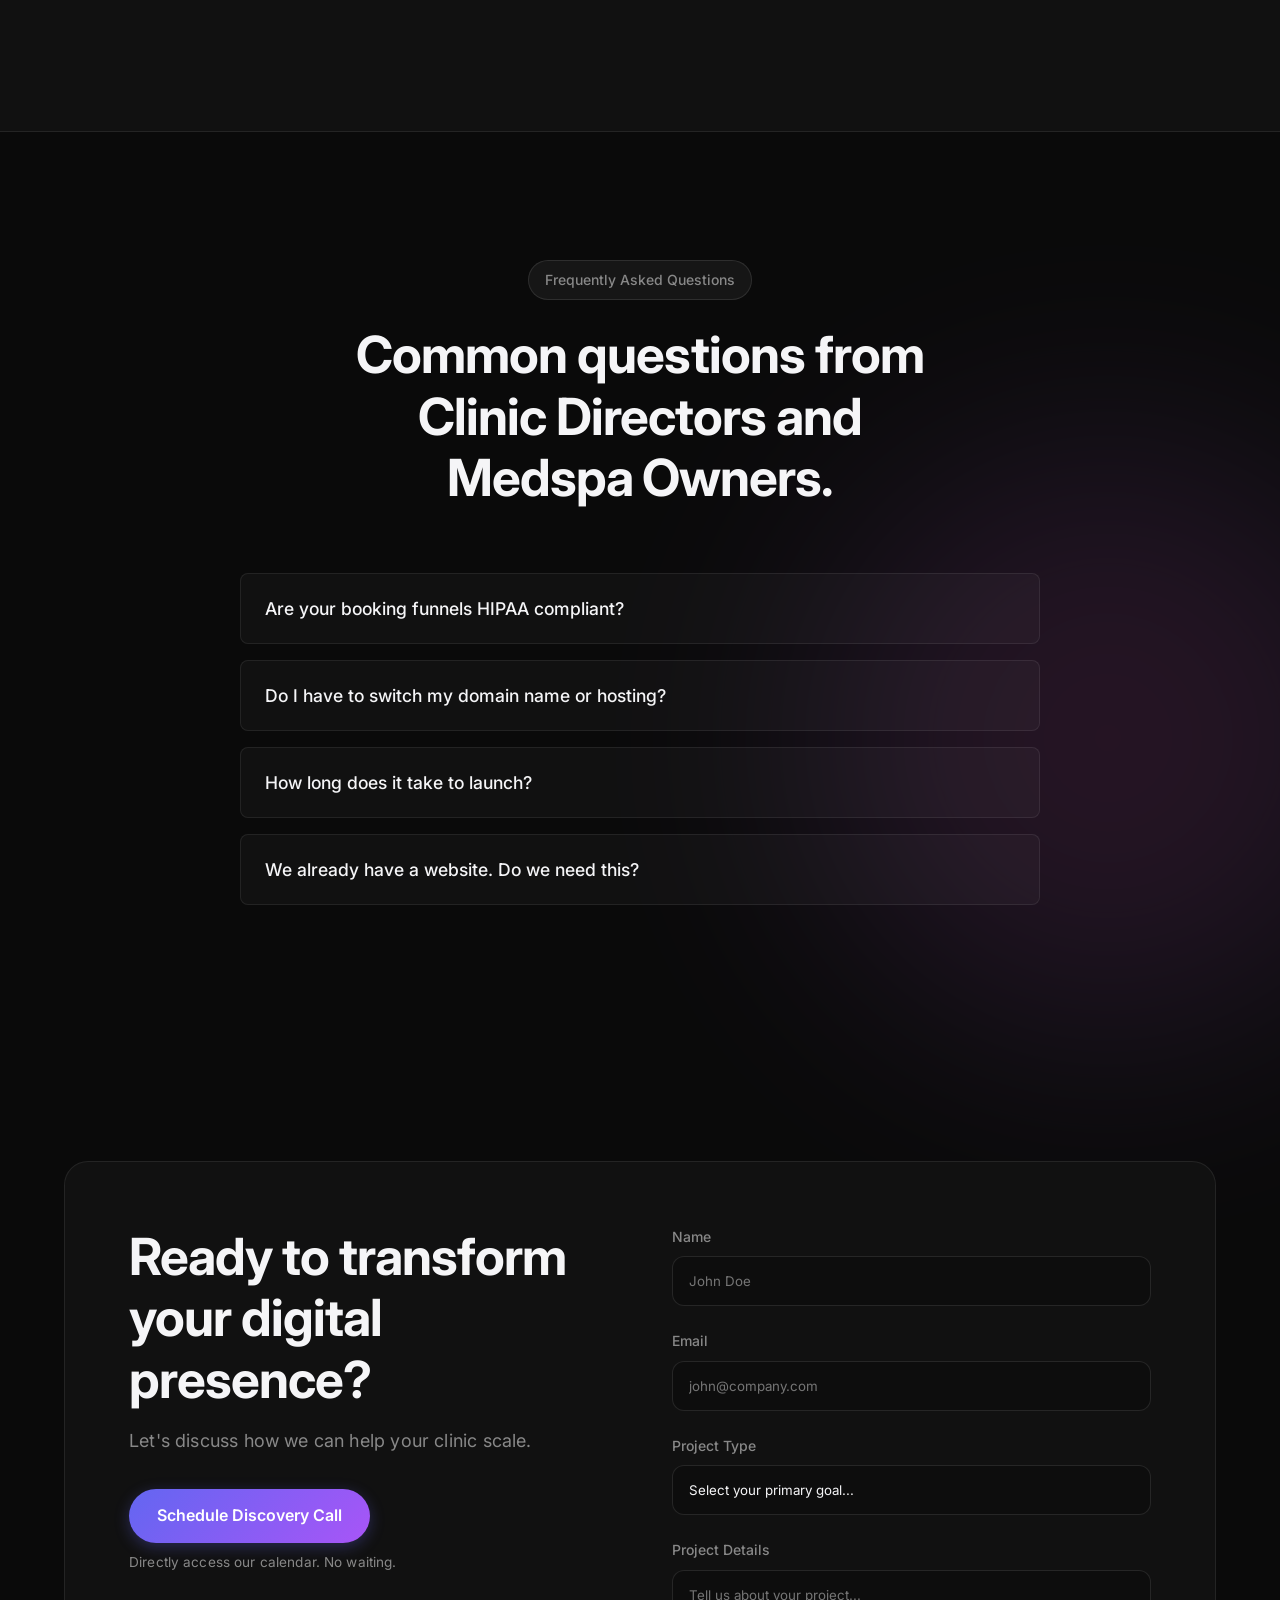
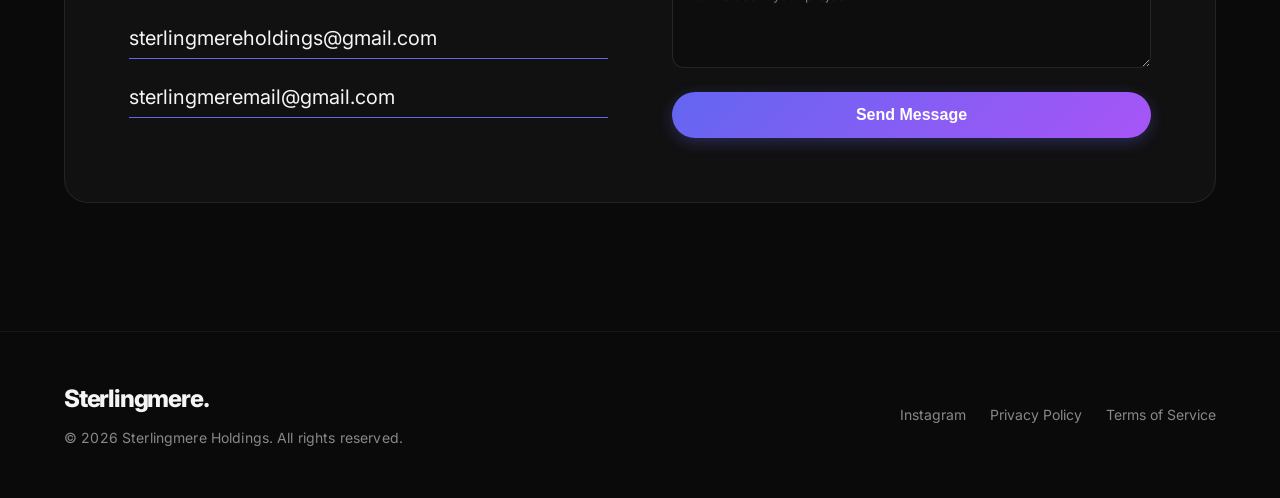
==== commit 0a25820d: "hfhfshsdf" ====
--- a/index.html
+++ b/index.html
@@ -3,8 +3,8 @@
 <head>
     <meta charset="UTF-8">
     <meta name="viewport" content="width=device-width, initial-scale=1.0">
-    <title>Sterlingmere Holdings | Premium Web Development</title>
-    <meta name="description" content="Sterlingmere Holdings builds world-class websites for local and global businesses, from India to the world.">
+    <title>Sterlingmere Holdings | Patient Acquisition Systems for Elite Medical Practices</title>
+    <meta name="description" content="We engineer automated Patient Acquisition Funnels exclusively for luxury Medspas and Private Clinics across the United States.">
     
     <!-- Google Analytics (GA4) Tracker -->
     <script async src="https://www.googletagmanager.com/gtag/js?id=G-5BWT79T34W"></script>
--- a/style.css
+++ b/style.css
@@ -22,14 +22,6 @@
     box-sizing: border-box;
 }
 
-html {
-    scroll-behavior: smooth;
-}
-
-body {
-    overflow-x: hidden;
-    width: 100%;
-}
 
 html {
     scroll-behavior: smooth;
@@ -303,8 +295,9 @@
     transition: var(--transition);
 }
 
-.service-card:hover {
-    transform: translateY(-8px) scale(1.02);
+.service-card:hover,
+.service-card.visible:hover {
+    transform: translateY(-8px) scale(1.02) !important;
     border-color: rgba(99, 102, 241, 0.3);
     box-shadow: 0 20px 60px rgba(99, 102, 241, 0.15);
 }
@@ -335,8 +328,9 @@
     transition: var(--transition);
 }
 
-.portfolio-card:hover {
-    transform: translateY(-5px);
+.portfolio-card:hover,
+.portfolio-card.visible:hover {
+    transform: translateY(-5px) !important;
     border-color: rgba(255, 255, 255, 0.15);
     box-shadow: 0 15px 30px rgba(0, 0, 0, 0.5);
 }
@@ -562,6 +556,94 @@
 .delay-2 { transition-delay: 0.2s; }
 .delay-3 { transition-delay: 0.3s; }
 .delay-4 { transition-delay: 0.4s; }
+
+/* ═══════════════════════════════════════════ */
+/* LIVING CREATURE POLISH - Premium Additions  */
+/* ═══════════════════════════════════════════ */
+/* Icon Pulse Animation */
+@keyframes iconPulse {
+    0%, 100% { filter: drop-shadow(0 0 0px rgba(99, 102, 241, 0)); }
+    50% { filter: drop-shadow(0 0 12px rgba(99, 102, 241, 0.6)); }
+}
+.service-card:hover .service-icon svg {
+    animation: iconPulse 2s ease-in-out infinite;
+}
+/* Gradient Border Shimmer on Service Cards */
+@keyframes borderShimmer {
+    0% { border-color: rgba(99, 102, 241, 0.3); }
+    50% { border-color: rgba(168, 85, 247, 0.4); }
+    100% { border-color: rgba(236, 72, 153, 0.3); }
+}
+.service-card:hover {
+    animation: borderShimmer 3s ease-in-out infinite;
+}
+/* Smooth Page Load Entrance */
+@keyframes navSlideDown {
+    from { opacity: 0; transform: translateY(-20px); }
+    to { opacity: 1; transform: translateY(0); }
+}
+.navbar {
+    animation: navSlideDown 0.8s cubic-bezier(0.16, 1, 0.3, 1) both;
+}
+/* Active Nav Link Indicator */
+.nav-links a.active {
+    color: var(--text-primary);
+    position: relative;
+}
+.nav-links a.active::after {
+    content: '';
+    position: absolute;
+    bottom: -4px;
+    left: 0;
+    width: 100%;
+    height: 2px;
+    background: linear-gradient(135deg, var(--accent-1), var(--accent-3));
+    border-radius: 2px;
+}
+/* Stat Counter Glow */
+.stat-item h4 {
+    transition: all 0.4s ease;
+}
+.stat-item:hover h4 {
+    filter: drop-shadow(0 0 20px rgba(99, 102, 241, 0.5));
+    transform: scale(1.05);
+}
+/* Portfolio Image Parallax Tilt on Hover */
+.portfolio-card:hover .portfolio-img img {
+    transform: scale(1.08);
+    transition: transform 0.8s cubic-bezier(0.16, 1, 0.3, 1);
+}
+/* FAQ Hover Glow */
+.faq-item:hover {
+    border-color: rgba(99, 102, 241, 0.2);
+    box-shadow: 0 4px 20px rgba(99, 102, 241, 0.05);
+}
+/* Contact Card Ambient Glow */
+.contact-card {
+    position: relative;
+}
+.contact-card::before {
+    content: '';
+    position: absolute;
+    top: -1px; left: -1px; right: -1px; bottom: -1px;
+    border-radius: 25px;
+    background: linear-gradient(135deg, rgba(99,102,241,0.15), rgba(168,85,247,0.1), rgba(236,72,153,0.1));
+    z-index: -1;
+    filter: blur(20px);
+    opacity: 0;
+    transition: opacity 0.6s ease;
+}
+.contact-card:hover::before {
+    opacity: 1;
+}
+/* Badge Subtle Pulse */
+@keyframes badgePulse {
+    0%, 100% { box-shadow: 0 0 0 0 rgba(99, 102, 241, 0); }
+    50% { box-shadow: 0 0 0 6px rgba(99, 102, 241, 0.08); }
+}
+.badge {
+    animation: badgePulse 3s ease-in-out infinite;
+}
 
 /* Responsive */
 @media (max-width: 1024px) {
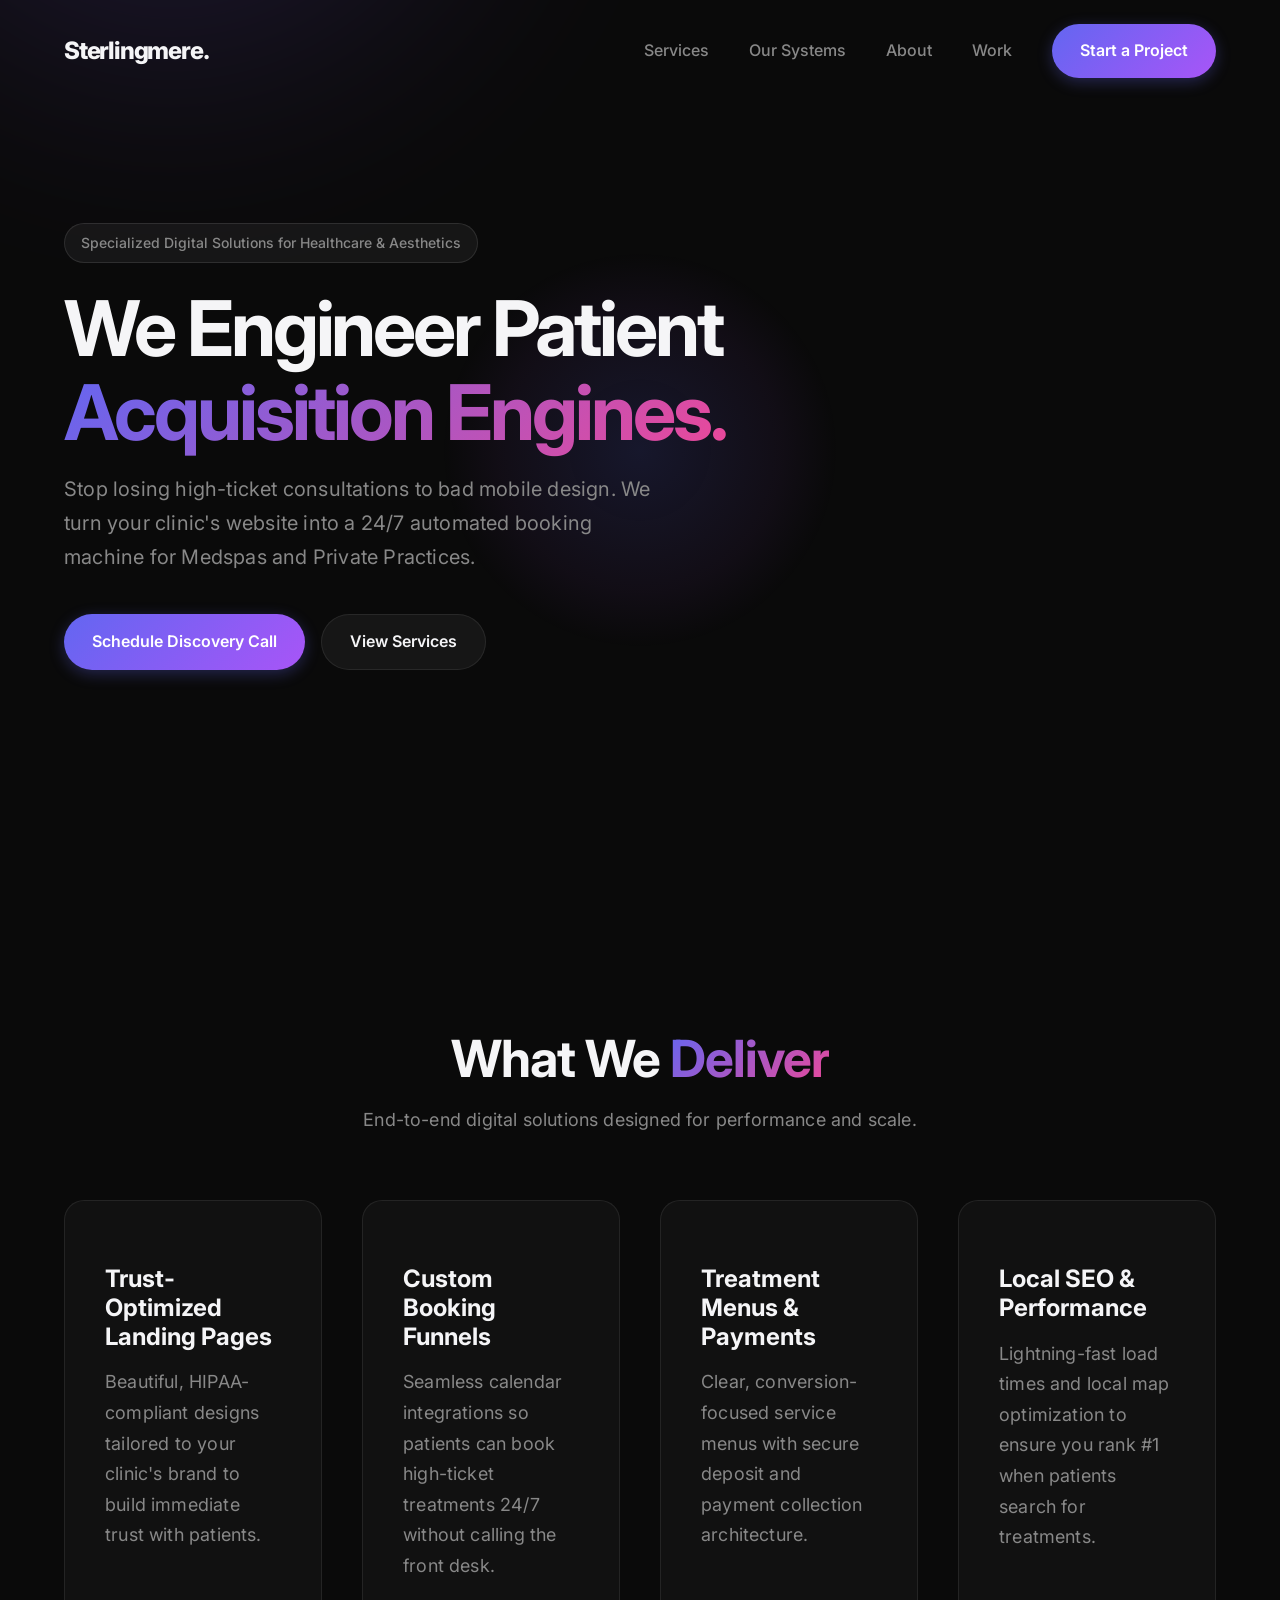
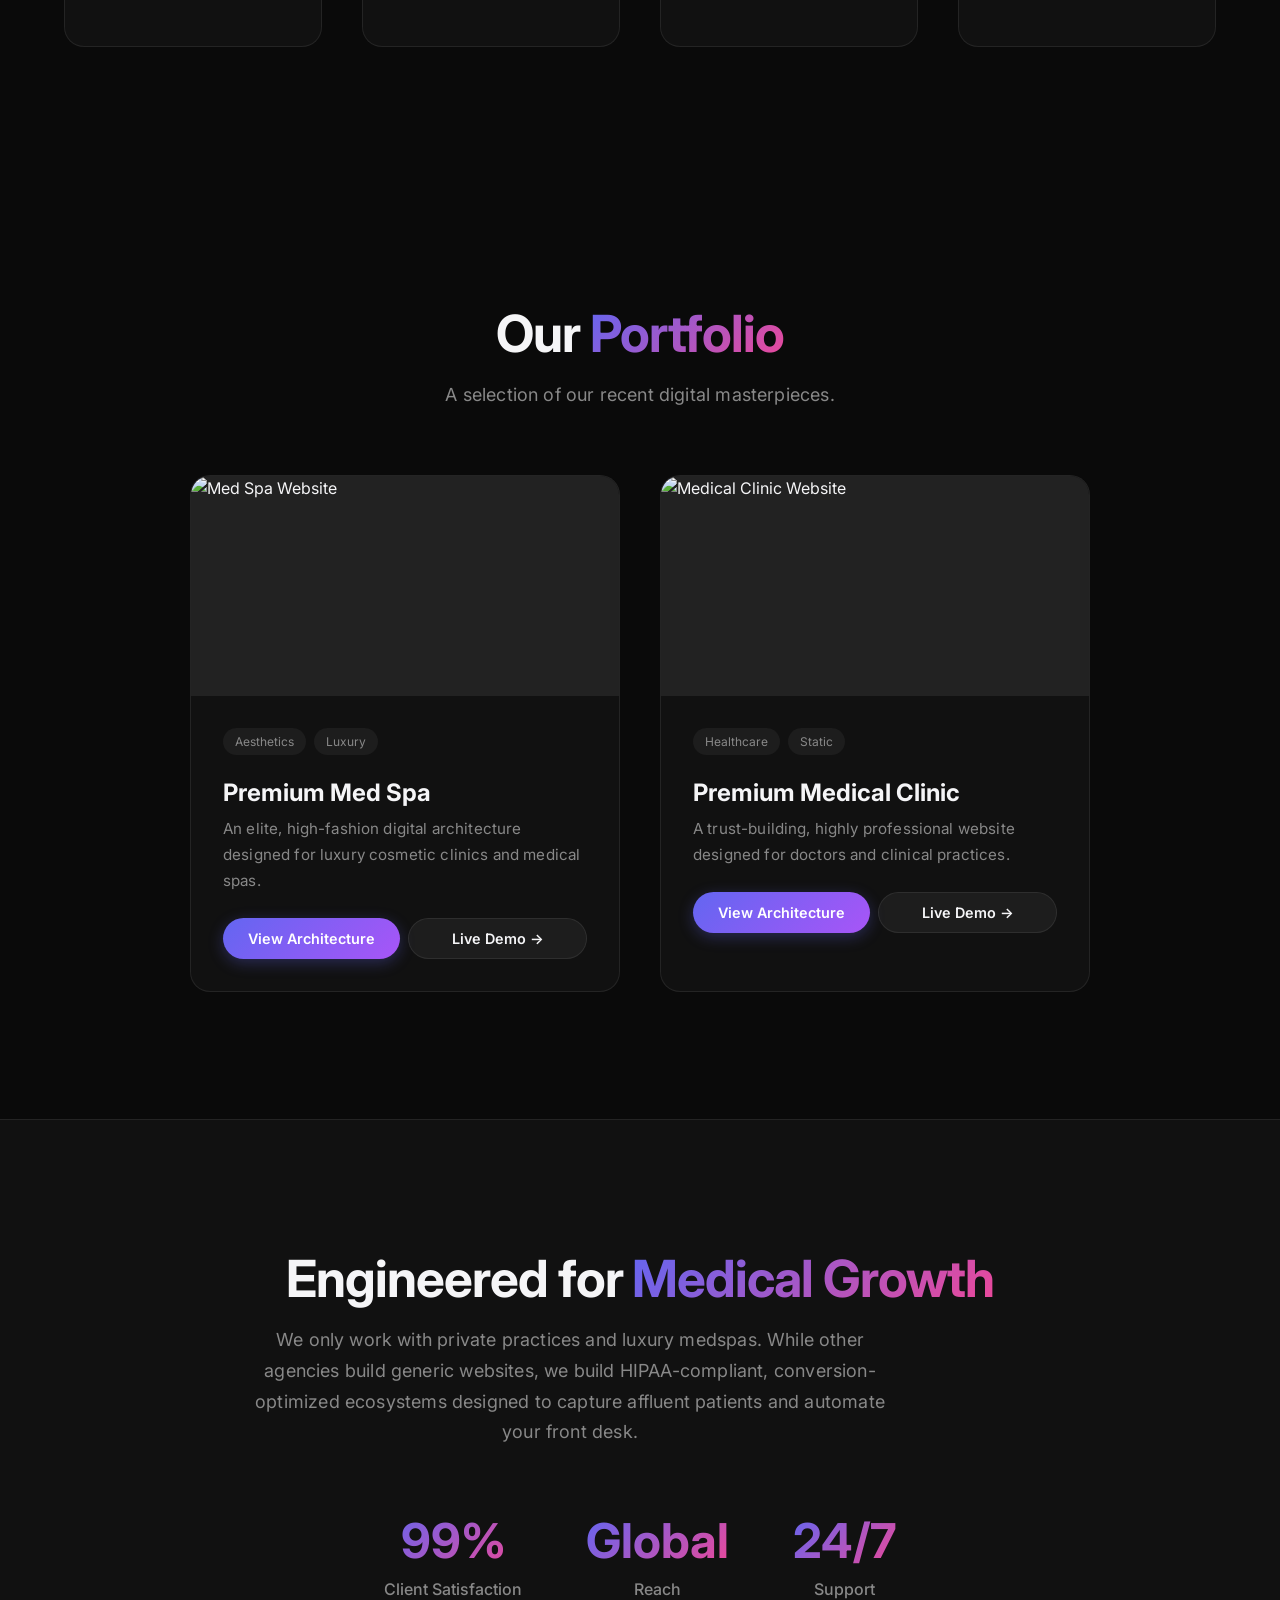
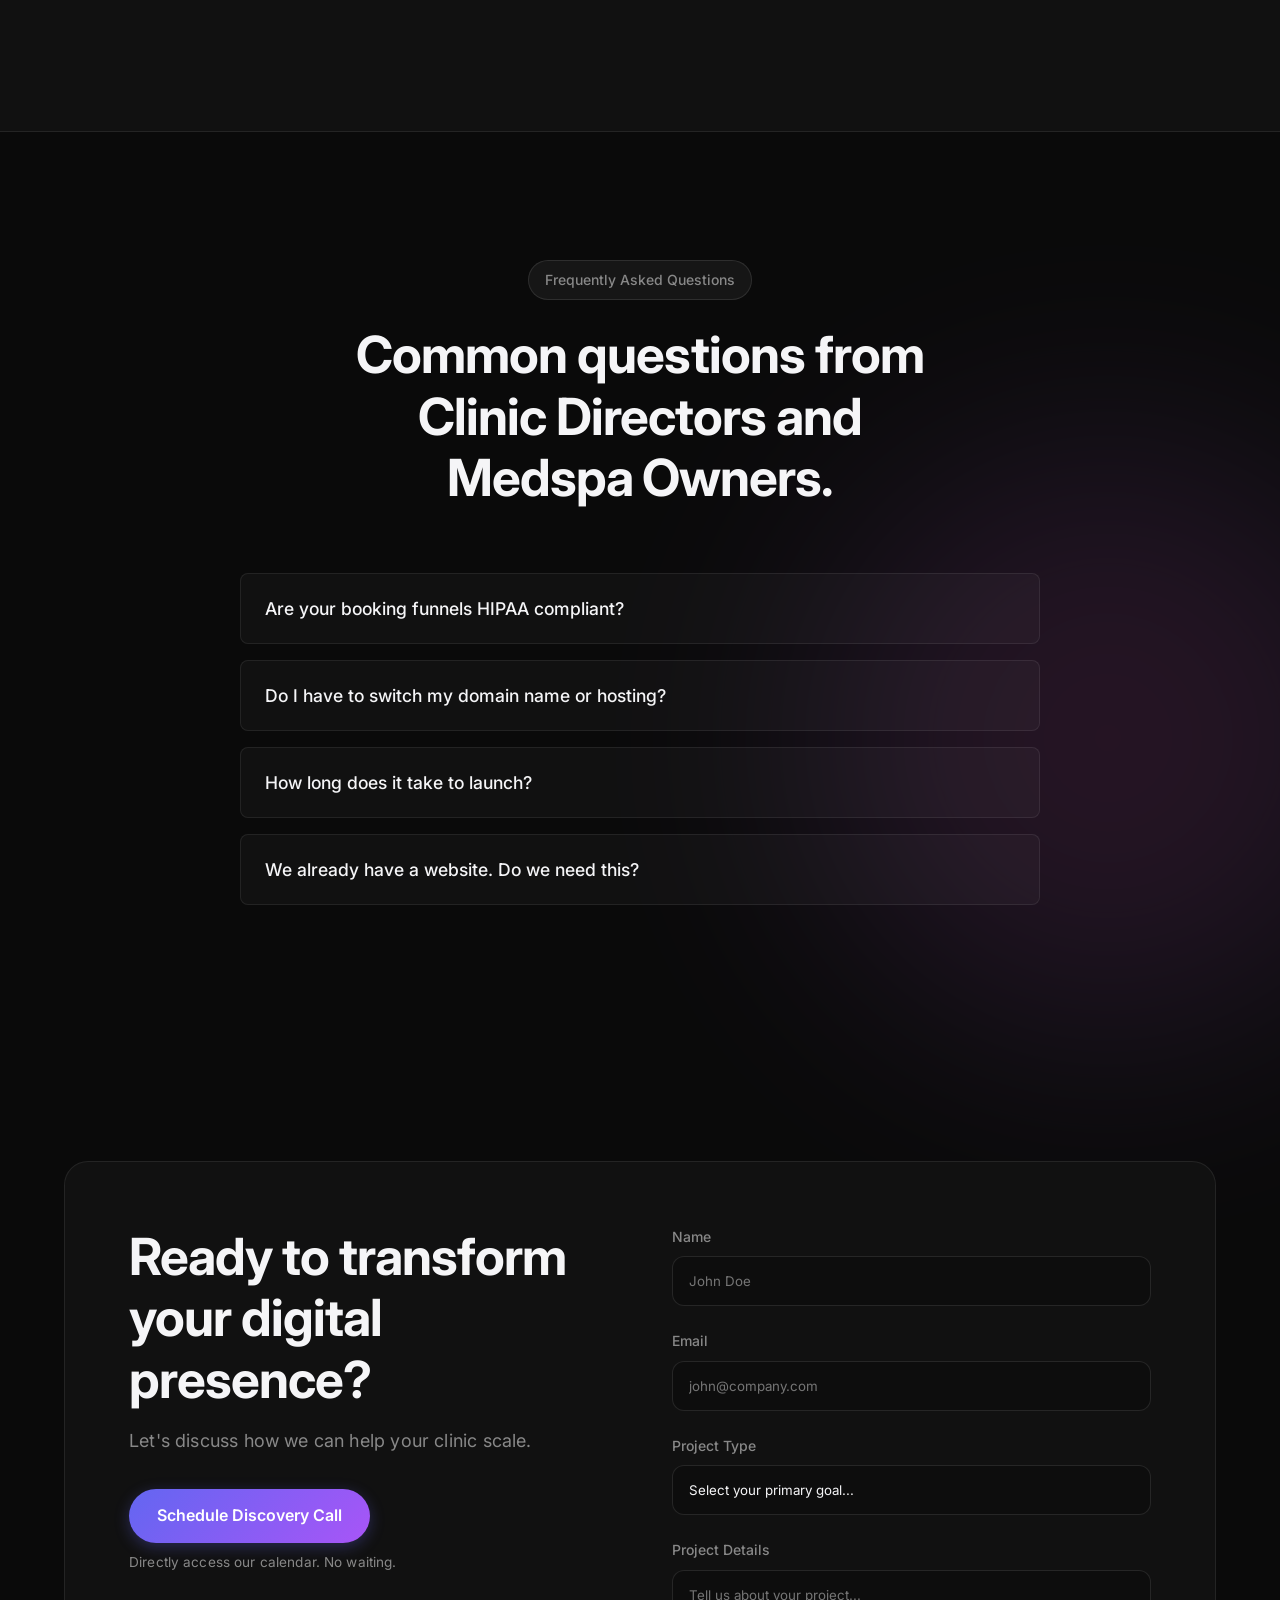
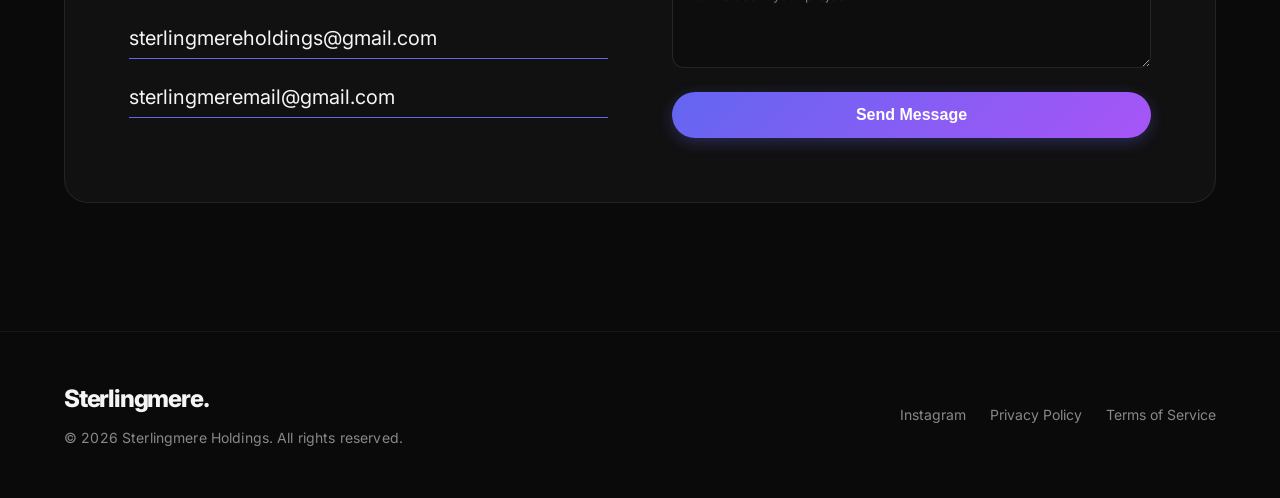
==== commit 55cbcec8: "fff" ====
--- a/index.html
+++ b/index.html
@@ -52,6 +52,7 @@
         <!-- Hero Section -->
         <section id="hero" class="hero section">
             <div class="container">
+                <div class="hero-content">
                     <span class="badge fade-in">Specialized Digital Solutions for Healthcare & Aesthetics</span>
                     <h1 class="fade-up delay-1">
                         We Engineer Patient<br />
--- a/style.css
+++ b/style.css
@@ -33,6 +33,8 @@
     color: var(--text-primary);
     line-height: 1.6;
     position: relative;
+    overflow-x: hidden;
+    width: 100%;
 }
 
 /* Background Glow Effects */
@@ -300,6 +302,7 @@
     transform: translateY(-8px) scale(1.02) !important;
     border-color: rgba(99, 102, 241, 0.3);
     box-shadow: 0 20px 60px rgba(99, 102, 241, 0.15);
+    animation: borderShimmer 3s ease-in-out infinite;
 }
 
 .service-icon {
@@ -574,16 +577,13 @@
     50% { border-color: rgba(168, 85, 247, 0.4); }
     100% { border-color: rgba(236, 72, 153, 0.3); }
 }
-.service-card:hover {
-    animation: borderShimmer 3s ease-in-out infinite;
-}
 /* Smooth Page Load Entrance */
 @keyframes navSlideDown {
-    from { opacity: 0; transform: translateY(-20px); }
+    from { opacity: 0; transform: translateY(-30px); }
     to { opacity: 1; transform: translateY(0); }
 }
 .navbar {
-    animation: navSlideDown 0.8s cubic-bezier(0.16, 1, 0.3, 1) both;
+    animation: navSlideDown 1.2s cubic-bezier(0.16, 1, 0.3, 1);
 }
 /* Active Nav Link Indicator */
 .nav-links a.active {
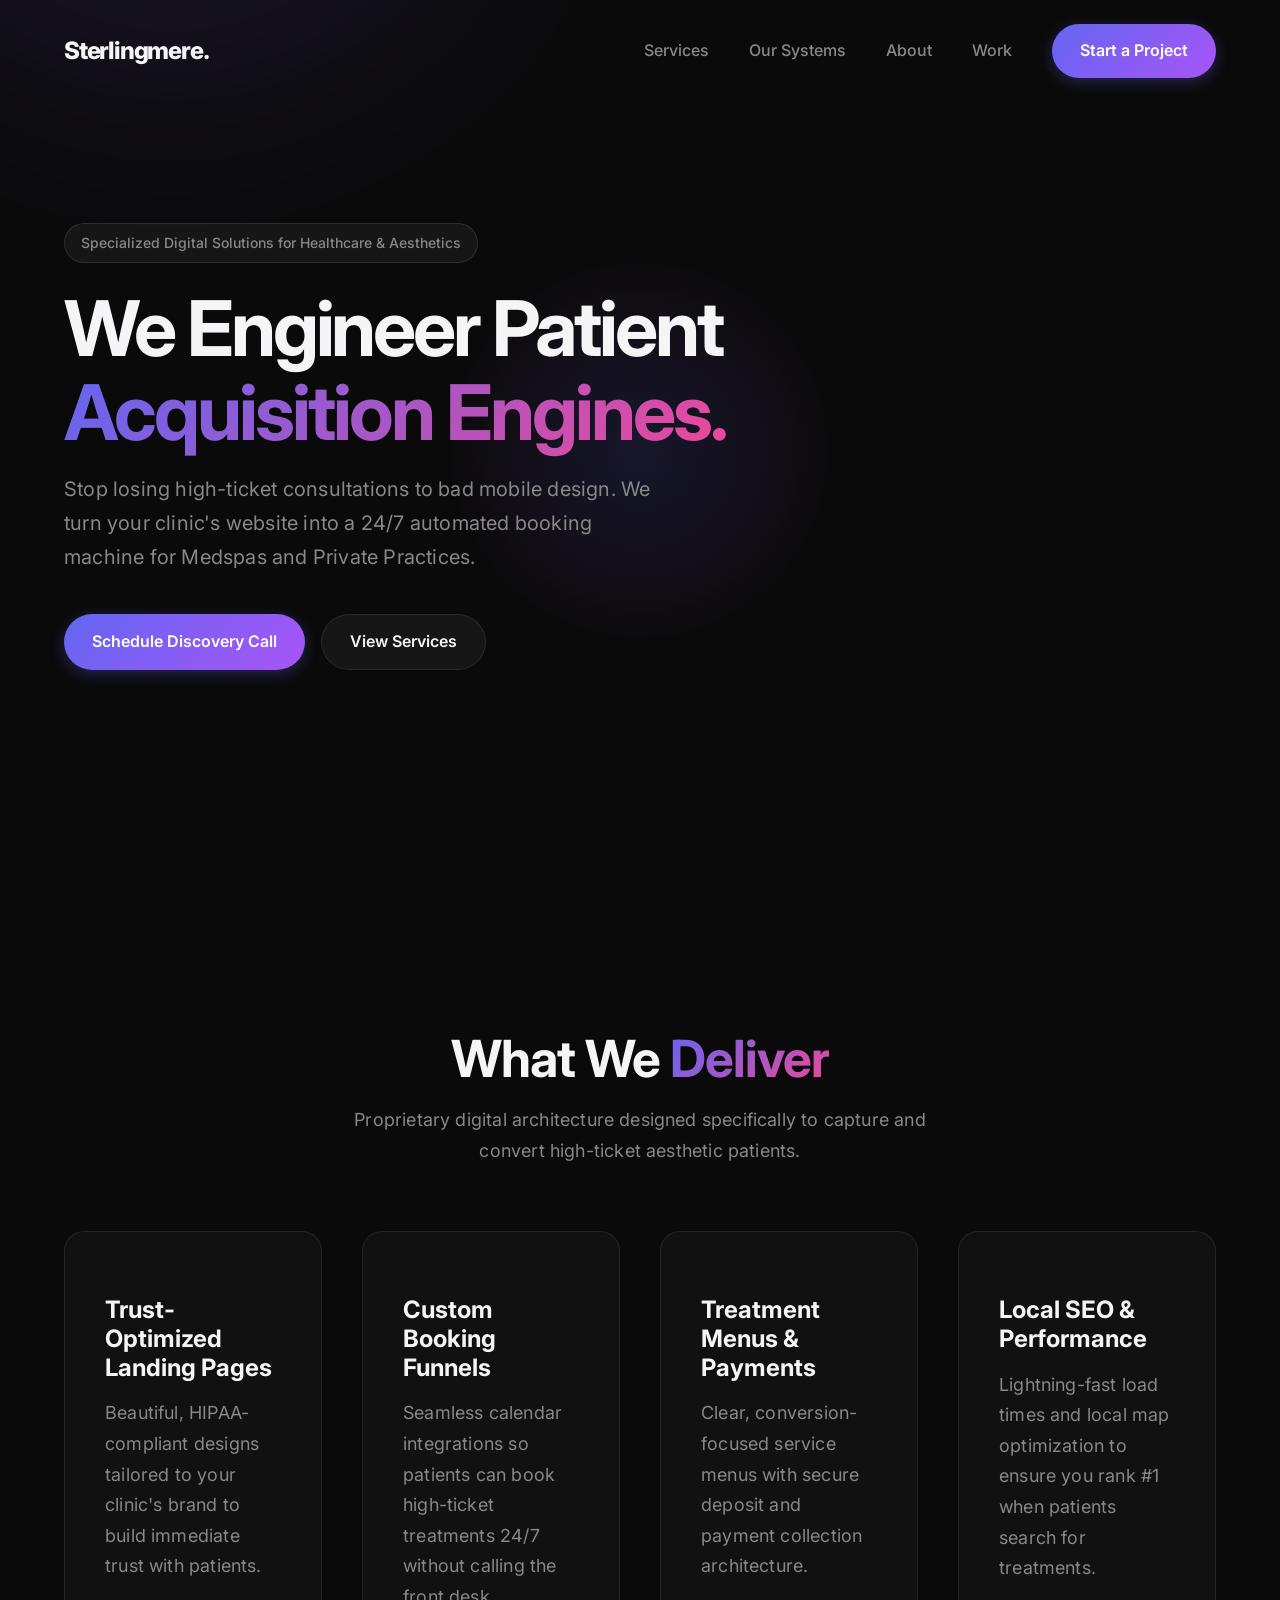
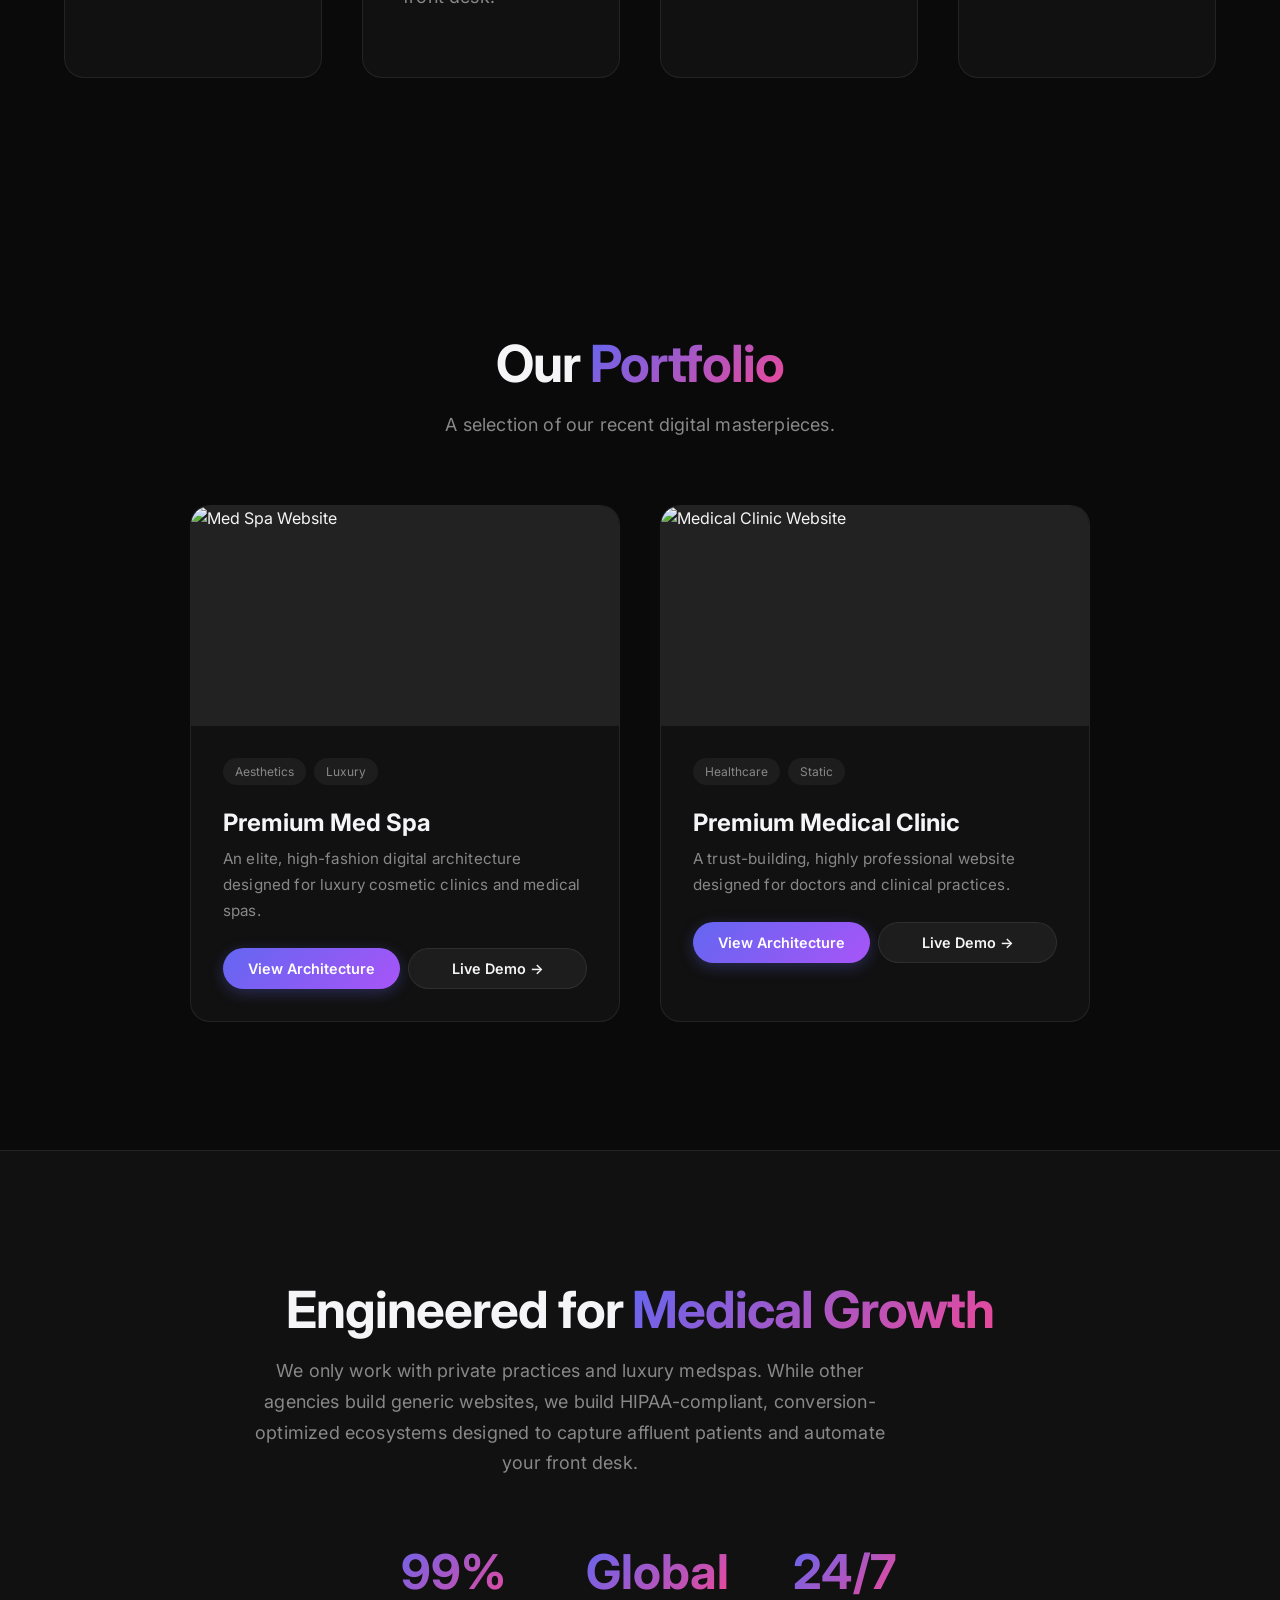
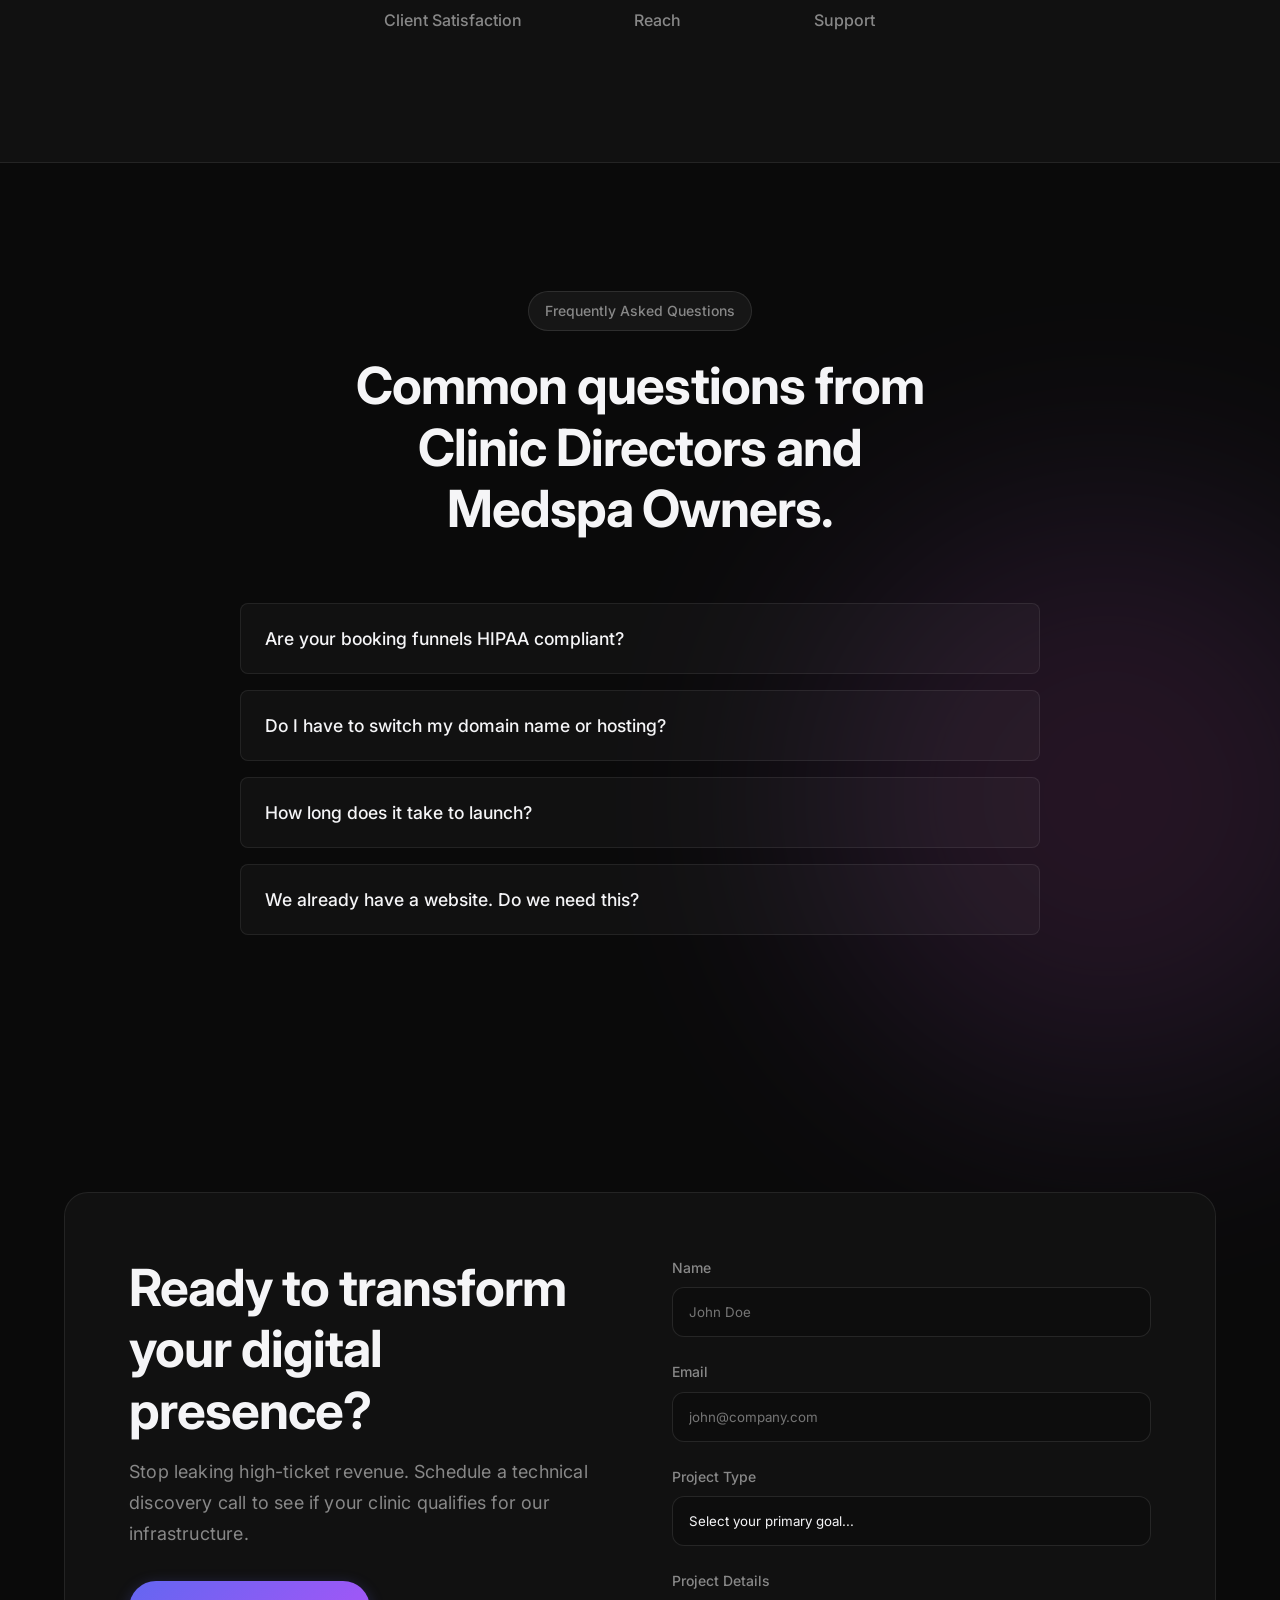
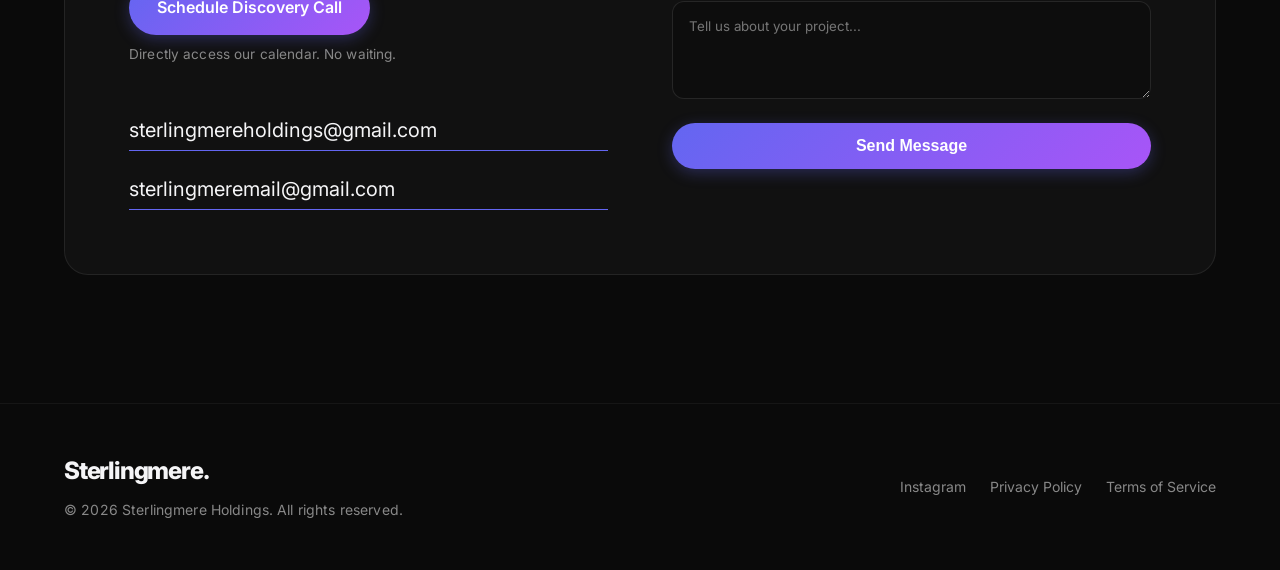
==== commit 3c126f13: "ghj" ====
--- a/index.html
+++ b/index.html
@@ -3,8 +3,22 @@
 <head>
     <meta charset="UTF-8">
     <meta name="viewport" content="width=device-width, initial-scale=1.0">
+    <!-- Primary Meta Tags -->
     <title>Sterlingmere Holdings | Patient Acquisition Systems for Elite Medical Practices</title>
+    <meta name="title" content="Sterlingmere Holdings | Patient Acquisition Systems">
     <meta name="description" content="We engineer automated Patient Acquisition Funnels exclusively for luxury Medspas and Private Clinics across the United States.">
+    <!-- Open Graph / Facebook / iMessage -->
+    <meta property="og:type" content="website">
+    <meta property="og:url" content="https://sterlingmereholdings.vercel.app/">
+    <meta property="og:title" content="Sterlingmere Holdings | Patient Acquisition Systems">
+    <meta property="og:description" content="We engineer automated Patient Acquisition Funnels exclusively for luxury Medspas and Private Clinics across the United States.">
+    <meta property="og:image" content="https://sterlingmereholdings.vercel.app/og-image.jpg">
+    <!-- Twitter -->
+    <meta property="twitter:card" content="summary_large_image">
+    <meta property="twitter:url" content="https://sterlingmereholdings.vercel.app/">
+    <meta property="twitter:title" content="Sterlingmere Holdings | Patient Acquisition Systems">
+    <meta property="twitter:description" content="We engineer automated Patient Acquisition Funnels exclusively for luxury Medspas and Private Clinics across the United States.">
+    <meta property="twitter:image" content="https://sterlingmereholdings.vercel.app/og-image.jpg">
     
     <!-- Google Analytics (GA4) Tracker -->
     <script async src="https://www.googletagmanager.com/gtag/js?id=G-5BWT79T34W"></script>
@@ -19,6 +33,12 @@
     <link rel="preconnect" href="https://fonts.googleapis.com">
     <link rel="preconnect" href="https://fonts.gstatic.com" crossorigin>
     <link href="https://fonts.googleapis.com/css2?family=Inter:wght@300;400;500;600;700;800&display=swap" rel="stylesheet">
+    <!-- Favicon (Uses text emoji for a clean, minimal look without needing an image file) -->
+    <link rel="icon" href="data:image/svg+xml,<svg xmlns=%22http://www.w3.org/2000/svg%22 viewBox=%220 0 100 100%22><text y=%22.9em%22 font-size=%2290%22>✦</text></svg>">
+    
+    <!-- Preload Critical Assets -->
+    <link rel="preload" href="https://fonts.googleapis.com/css2?family=Inter:wght@400;600;800&display=swap" as="style">
+    <link rel="preload" href="style.css" as="style">
     <link rel="stylesheet" href="style.css">
     <!-- Feather Icons -->
     <script src="https://unpkg.com/feather-icons"></script>
@@ -74,7 +94,7 @@
             <div class="container">
                 <div class="section-header fade-up">
                     <h2>What We <span class="text-gradient">Deliver</span></h2>
-                    <p>End-to-end digital solutions designed for performance and scale.</p>
+                    <p>Proprietary digital architecture designed specifically to capture and convert high-ticket aesthetic patients.</p>
                 </div>
                 
                 <div class="services-grid" data-stagger="true">
@@ -232,7 +252,7 @@
                 <div class="contact-card">
                     <div class="contact-info slide-left">
                         <h2>Ready to transform your digital presence?</h2>
-                        <p>Let's discuss how we can help your clinic scale.</p>
+                        <p>Stop leaking high-ticket revenue. Schedule a technical discovery call to see if your clinic qualifies for our infrastructure.</p>
 
                         <div class="primary-booking-action">
                             <a href="https://cal.com/sterlingmere-holdings/discovery-call" target="_blank" class="btn btn-primary">Schedule Discovery Call</a>
--- a/style.css
+++ b/style.css
@@ -133,6 +133,7 @@
 
 /* Buttons */
 .btn {
+    position: relative;
     display: inline-flex;
     align-items: center;
     justify-content: center;
@@ -146,6 +147,20 @@
     font-size: 1rem;
 }
 
+/* Invisible magnetic forcefield */
+.btn::after {
+    content: '';
+    position: absolute;
+    top: -24px; bottom: -24px;
+    left: -24px; right: -24px;
+    z-index: -1;
+}
+
+/* Fast-tracking for when the magnet is engaged */
+.btn.magnetic-active {
+    transition: transform 0.1s linear, box-shadow 0.4s ease !important;
+}
+
 .btn-primary {
     background: linear-gradient(135deg, var(--accent-1), var(--accent-2));
     color: white;
@@ -299,7 +314,6 @@
 
 .service-card:hover,
 .service-card.visible:hover {
-    transform: translateY(-8px) scale(1.02) !important;
     border-color: rgba(99, 102, 241, 0.3);
     box-shadow: 0 20px 60px rgba(99, 102, 241, 0.15);
     animation: borderShimmer 3s ease-in-out infinite;
@@ -333,7 +347,6 @@
 
 .portfolio-card:hover,
 .portfolio-card.visible:hover {
-    transform: translateY(-5px) !important;
     border-color: rgba(255, 255, 255, 0.15);
     box-shadow: 0 15px 30px rgba(0, 0, 0, 0.5);
 }
--- a/style.css
+++ b/style.css
@@ -133,6 +133,7 @@
 
 /* Buttons */
 .btn {
+    position: relative;
     display: inline-flex;
     align-items: center;
     justify-content: center;
@@ -146,6 +147,20 @@
     font-size: 1rem;
 }
 
+/* Invisible magnetic forcefield */
+.btn::after {
+    content: '';
+    position: absolute;
+    top: -24px; bottom: -24px;
+    left: -24px; right: -24px;
+    z-index: -1;
+}
+
+/* Fast-tracking for when the magnet is engaged */
+.btn.magnetic-active {
+    transition: transform 0.1s linear, box-shadow 0.4s ease !important;
+}
+
 .btn-primary {
     background: linear-gradient(135deg, var(--accent-1), var(--accent-2));
     color: white;
@@ -299,7 +314,6 @@
 
 .service-card:hover,
 .service-card.visible:hover {
-    transform: translateY(-8px) scale(1.02) !important;
     border-color: rgba(99, 102, 241, 0.3);
     box-shadow: 0 20px 60px rgba(99, 102, 241, 0.15);
     animation: borderShimmer 3s ease-in-out infinite;
@@ -333,7 +347,6 @@
 
 .portfolio-card:hover,
 .portfolio-card.visible:hover {
-    transform: translateY(-5px) !important;
     border-color: rgba(255, 255, 255, 0.15);
     box-shadow: 0 15px 30px rgba(0, 0, 0, 0.5);
 }
